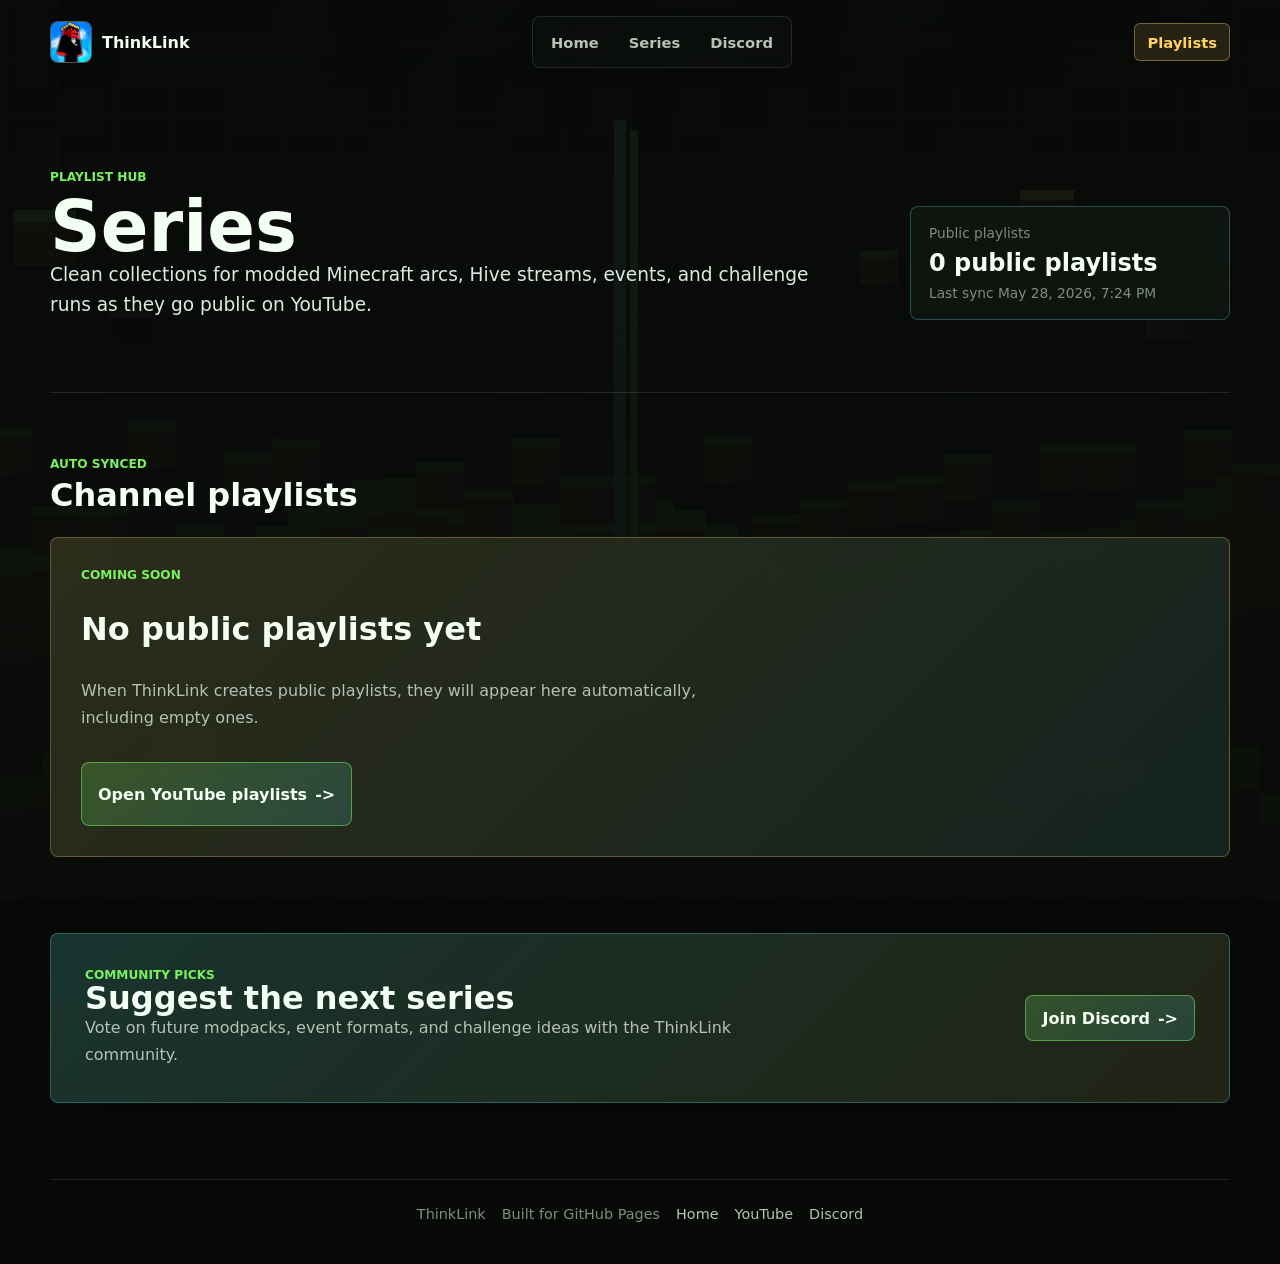
==== series.html @ a280e912 "Use direct top navigation links" ====
<!doctype html>
<html lang="en">
  <head>
    <meta charset="utf-8">
    <meta name="viewport" content="width=device-width, initial-scale=1">
    <title>ThinkLink Series | Playlists and Minecraft Arcs</title>
    <meta
      name="description"
      content="Browse ThinkLink Minecraft series, playlists, event arcs, Hive streams, and upcoming channel collections."
    >
    <meta name="theme-color" content="#080a08">
    <meta property="og:title" content="ThinkLink Series">
    <meta property="og:description" content="Minecraft playlists, series arcs, and upcoming ThinkLink collections.">
    <meta property="og:type" content="website">
    <meta property="og:image" content="assets/img/thinklink-hero.png">
    <link rel="icon" href="assets/img/favicon.svg" type="image/svg+xml">
    <link rel="preload" href="assets/img/thinklink-hero.png" as="image">
    <link rel="stylesheet" href="assets/css/styles.css">
    <script defer src="assets/js/app.js"></script>
  </head>
  <body>
    <a class="skip-link" href="#main">Skip to content</a>

    <header class="site-header" aria-label="Primary navigation">
      <a class="brand" href="index.html" aria-label="ThinkLink home">
        <span class="brand__mark" aria-hidden="true">
          <img src="assets/img/thinklink-logo.jpg" alt="">
        </span>
        <span class="brand__name">ThinkLink</span>
      </a>
      <nav class="nav-links" aria-label="Main">
        <a href="index.html">Home</a>
        <a href="series.html" aria-current="page">Series</a>
        <a href="https://discord.gg/3ZpEBbdB3G" rel="noopener" target="_blank">Discord</a>
      </nav>
      <a class="header-action" href="https://www.youtube.com/@ThinkLink_YT/playlists" rel="noopener" target="_blank">
        Playlists
      </a>
    </header>

    <main id="main">
      <section class="page-hero" aria-labelledby="series-heading">
        <div>
          <p class="eyebrow">Playlist hub</p>
          <h1 id="series-heading">Series</h1>
          <p class="lede">
            Clean collections for modded Minecraft arcs, Hive streams, events, and challenge runs as they go public on YouTube.
          </p>
        </div>
        <div class="series-summary" aria-label="Series summary">
          <span class="sync-panel__label">Public playlists</span>
          <strong id="series-count">Checking</strong>
          <span class="sync-panel__note" id="series-updated">Waiting for channel sync</span>
        </div>
      </section>

      <section class="content-band series-band" aria-labelledby="series-grid-heading">
        <div class="section-head">
          <p class="section-kicker">Auto synced</p>
          <h2 id="series-grid-heading">Channel playlists</h2>
        </div>
        <div class="series-grid" id="series-grid" aria-live="polite"></div>
      </section>

      <section class="discord-section" aria-labelledby="series-discord-heading">
        <div>
          <p class="section-kicker">Community picks</p>
          <h2 id="series-discord-heading">Suggest the next series</h2>
          <p>
            Vote on future modpacks, event formats, and challenge ideas with the ThinkLink community.
          </p>
        </div>
        <a class="button button--primary" href="https://discord.gg/3ZpEBbdB3G" rel="noopener" target="_blank">
          Join Discord <span class="button__icon" aria-hidden="true">-&gt;</span>
        </a>
      </section>
    </main>

    <footer class="site-footer">
      <span>ThinkLink</span>
      <span>Built for GitHub Pages</span>
      <a href="index.html">Home</a>
      <a href="https://www.youtube.com/@ThinkLink_YT/featured" rel="noopener" target="_blank">YouTube</a>
      <a href="https://discord.gg/3ZpEBbdB3G" rel="noopener" target="_blank">Discord</a>
    </footer>
  </body>
</html>
---- assets/css/styles.css ----
:root {
  color-scheme: dark;
  --bg: #080a08;
  --bg-soft: #0c110d;
  --surface: #111711;
  --surface-strong: #171d19;
  --ink: #f4fff4;
  --muted: #b5c2b4;
  --quiet: #7f8d7f;
  --line: rgba(244, 255, 244, 0.11);
  --lime: #79f15f;
  --cyan: #4fd2d8;
  --amber: #ffd166;
  --red: #ff6b6b;
  --shadow: 0 24px 70px rgba(0, 0, 0, 0.36);
  --max: 1180px;
}

* {
  box-sizing: border-box;
}

html {
  scroll-behavior: smooth;
}

body {
  margin: 0;
  min-height: 100vh;
  background:
    linear-gradient(180deg, rgba(8, 10, 8, 0.92), rgba(8, 10, 8, 0.99)),
    url("../img/thinklink-hero.png") center top / cover fixed,
    var(--bg);
  color: var(--ink);
  font-family: Inter, ui-sans-serif, system-ui, -apple-system, BlinkMacSystemFont, "Segoe UI", sans-serif;
  letter-spacing: 0;
}

body::before {
  content: "";
  position: fixed;
  inset: 0;
  pointer-events: none;
  background-image:
    linear-gradient(rgba(255, 255, 255, 0.018) 1px, transparent 1px),
    linear-gradient(90deg, rgba(255, 255, 255, 0.018) 1px, transparent 1px);
  background-size: 56px 56px;
  mask-image: linear-gradient(180deg, #000 0%, transparent 68%);
}

a {
  color: inherit;
  text-decoration: none;
}

img {
  display: block;
  max-width: 100%;
}

.skip-link {
  position: fixed;
  top: 12px;
  left: 12px;
  z-index: 10;
  transform: translateY(-160%);
  padding: 10px 14px;
  border-radius: 6px;
  background: var(--ink);
  color: var(--bg);
  font-weight: 800;
}

.skip-link:focus {
  transform: translateY(0);
}

.site-header {
  position: sticky;
  top: 0;
  z-index: 5;
  display: flex;
  align-items: center;
  justify-content: space-between;
  gap: 18px;
  width: min(100% - 32px, var(--max));
  margin: 0 auto;
  padding: 16px 0;
  backdrop-filter: blur(18px);
}

.brand {
  display: inline-flex;
  align-items: center;
  gap: 10px;
  min-width: max-content;
}

.brand__mark {
  display: grid;
  width: 42px;
  height: 42px;
  place-items: center;
  overflow: hidden;
  border: 1px solid rgba(244, 255, 244, 0.28);
  border-radius: 8px;
  background: rgba(244, 255, 244, 0.06);
  box-shadow: 0 10px 28px rgba(0, 0, 0, 0.26);
}

.brand__mark img {
  width: 100%;
  height: 100%;
  object-fit: cover;
}

.brand__name {
  font-weight: 900;
}

.nav-links {
  display: flex;
  align-items: center;
  justify-content: center;
  gap: 6px;
  padding: 6px;
  border: 1px solid var(--line);
  border-radius: 8px;
  background: rgba(12, 17, 13, 0.62);
  box-shadow: 0 16px 45px rgba(0, 0, 0, 0.2);
  scrollbar-width: none;
}

.nav-links::-webkit-scrollbar {
  display: none;
}

.nav-links a,
.header-action {
  display: inline-flex;
  align-items: center;
  min-height: 38px;
  padding: 0 12px;
  border-radius: 6px;
  color: var(--muted);
  font-size: 0.92rem;
  font-weight: 750;
  transition: background 180ms ease, color 180ms ease, transform 180ms ease;
}

.nav-links a:hover,
.header-action:hover {
  background: rgba(244, 255, 244, 0.08);
  color: var(--ink);
  transform: translateY(-1px);
}

.header-action {
  border: 1px solid rgba(255, 209, 102, 0.38);
  background: rgba(255, 209, 102, 0.12);
  color: var(--amber);
}

main {
  position: relative;
  z-index: 1;
}

.spotlight {
  display: grid;
  grid-template-columns: minmax(0, 1.08fr) minmax(340px, 0.72fr);
  align-items: center;
  gap: 42px;
  width: min(100% - 32px, var(--max));
  min-height: 84vh;
  margin: 0 auto;
  padding: 42px 0 72px;
}

.spotlight__visual {
  position: relative;
  min-height: 360px;
  overflow: hidden;
  border: 1px solid rgba(244, 255, 244, 0.16);
  border-radius: 8px;
  background: #0d120d;
  box-shadow: var(--shadow);
  aspect-ratio: 16 / 9;
  isolation: isolate;
}

.spotlight__visual iframe,
.spotlight__visual img {
  width: 100%;
  height: 100%;
  border: 0;
  object-fit: cover;
}

.spotlight__visual::after {
  content: "";
  position: absolute;
  inset: 0;
  background:
    linear-gradient(180deg, transparent 42%, rgba(8, 10, 8, 0.74)),
    linear-gradient(90deg, rgba(121, 241, 95, 0.12), transparent 34%, rgba(255, 209, 102, 0.08));
  pointer-events: none;
}

.spotlight__tag {
  position: absolute;
  left: 18px;
  bottom: 18px;
  z-index: 2;
  display: inline-flex;
  align-items: center;
  gap: 10px;
  max-width: calc(100% - 36px);
  padding: 9px 12px;
  border: 1px solid rgba(244, 255, 244, 0.18);
  border-radius: 8px;
  background: rgba(8, 10, 8, 0.72);
  color: var(--ink);
  font-size: 0.88rem;
  font-weight: 800;
  backdrop-filter: blur(14px);
}

.live-dot {
  width: 8px;
  height: 8px;
  flex: 0 0 auto;
  border-radius: 999px;
  background: var(--lime);
  box-shadow: 0 0 0 6px rgba(121, 241, 95, 0.14);
}

.play-button {
  position: absolute;
  inset: 50% auto auto 50%;
  z-index: 3;
  display: grid;
  width: 72px;
  height: 72px;
  place-items: center;
  transform: translate(-50%, -50%);
  border: 1px solid rgba(244, 255, 244, 0.32);
  border-radius: 999px;
  background: rgba(244, 255, 244, 0.16);
  color: var(--ink);
  cursor: pointer;
  backdrop-filter: blur(14px);
  transition: transform 180ms ease, background 180ms ease;
}

.play-button[hidden] {
  display: none;
}

.play-button:hover {
  transform: translate(-50%, -50%) scale(1.04);
  background: rgba(121, 241, 95, 0.22);
}

.play-button span {
  width: 0;
  height: 0;
  margin-left: 5px;
  border-top: 13px solid transparent;
  border-bottom: 13px solid transparent;
  border-left: 18px solid var(--ink);
}

.spotlight__copy {
  display: grid;
  gap: 22px;
}

.eyebrow,
.section-kicker {
  margin: 0;
  color: var(--lime);
  font-size: 0.76rem;
  font-weight: 900;
  letter-spacing: 0;
  text-transform: uppercase;
}

h1,
h2,
h3,
p {
  margin-top: 0;
}

h1 {
  margin-bottom: 0;
  font-size: 4.4rem;
  line-height: 0.94;
  letter-spacing: 0;
}

h2 {
  margin-bottom: 0;
  font-size: 2rem;
  line-height: 1.05;
  letter-spacing: 0;
}

h3 {
  margin-bottom: 10px;
  font-size: 1.08rem;
  letter-spacing: 0;
}

.lede {
  max-width: 48rem;
  margin-bottom: 0;
  color: #dcebdd;
  font-size: 1.16rem;
  line-height: 1.62;
}

.spotlight-copy-block {
  padding-left: 18px;
  border-left: 3px solid var(--amber);
}

.spotlight-copy-block p:last-child {
  margin: 10px 0 0;
  color: var(--muted);
  line-height: 1.65;
}

.spotlight-meta {
  display: flex;
  flex-wrap: wrap;
  gap: 8px;
  margin-top: 12px;
}

.spotlight-meta span {
  display: inline-flex;
  align-items: center;
  min-height: 28px;
  padding: 0 10px;
  border: 1px solid rgba(244, 255, 244, 0.14);
  border-radius: 999px;
  background: rgba(244, 255, 244, 0.06);
  color: #dcebdd;
  font-size: 0.78rem;
  font-weight: 800;
}

.action-row {
  display: flex;
  flex-wrap: wrap;
  gap: 12px;
}

.button {
  display: inline-flex;
  align-items: center;
  justify-content: center;
  gap: 8px;
  min-height: 46px;
  padding: 0 16px;
  border: 1px solid var(--line);
  border-radius: 8px;
  font-weight: 900;
  transition: transform 180ms ease, border-color 180ms ease, background 180ms ease;
}

.button:hover {
  transform: translateY(-2px);
}

.button--primary {
  border-color: rgba(121, 241, 95, 0.5);
  background: linear-gradient(135deg, rgba(121, 241, 95, 0.22), rgba(79, 210, 216, 0.18));
  color: var(--ink);
}

.button--secondary {
  background: rgba(244, 255, 244, 0.06);
  color: var(--muted);
}

.content-band {
  width: min(100% - 32px, var(--max));
  margin: 0 auto;
  padding: 64px 0;
  border-top: 1px solid var(--line);
}

.section-head {
  display: grid;
  gap: 8px;
  margin-bottom: 24px;
}

.section-head h2 {
  max-width: 680px;
}

.about-layout {
  display: grid;
  grid-template-columns: minmax(0, 1fr) 320px;
  gap: 28px;
  align-items: start;
}

.about-text {
  max-width: 760px;
  margin-bottom: 0;
  color: #e8f4e8;
  font-size: 1.3rem;
  line-height: 1.7;
}

.sync-panel {
  display: grid;
  gap: 8px;
  padding: 18px;
  border: 1px solid var(--line);
  border-radius: 8px;
  background: rgba(17, 23, 17, 0.82);
}

.sync-panel__label,
.sync-panel__note,
.stat-label {
  color: var(--quiet);
  font-size: 0.86rem;
}

.sync-panel strong {
  font-size: 1.05rem;
}

.stats-grid {
  display: grid;
  grid-template-columns: repeat(4, minmax(0, 1fr));
  gap: 14px;
}

.stat-card {
  display: grid;
  min-height: 128px;
  align-content: end;
  gap: 10px;
  padding: 18px;
  border: 1px solid var(--line);
  border-radius: 8px;
  background:
    linear-gradient(180deg, rgba(244, 255, 244, 0.035), transparent),
    rgba(17, 23, 17, 0.82);
}

.stat-card--accent {
  border-color: rgba(255, 107, 107, 0.36);
  background:
    linear-gradient(180deg, rgba(255, 107, 107, 0.13), transparent),
    rgba(17, 23, 17, 0.82);
}

.stat-value {
  font-size: 2rem;
  line-height: 1;
  font-weight: 950;
}

.milestone-grid {
  display: grid;
  grid-template-columns: repeat(3, minmax(0, 1fr));
  gap: 14px;
}

.milestone-card {
  display: grid;
  gap: 14px;
  padding: 18px;
  border: 1px solid var(--line);
  border-radius: 8px;
  background:
    linear-gradient(180deg, rgba(79, 210, 216, 0.06), transparent),
    rgba(17, 23, 17, 0.82);
}

.milestone-card__head {
  display: flex;
  align-items: start;
  justify-content: space-between;
  gap: 16px;
}

.milestone-card__head h3 {
  margin-bottom: 0;
}

.milestone-card__head strong {
  color: var(--amber);
  font-size: 1.35rem;
}

.progress-track {
  position: relative;
  height: 12px;
  overflow: hidden;
  border-radius: 999px;
  background: rgba(244, 255, 244, 0.08);
}

.progress-track span {
  display: block;
  height: 100%;
  border-radius: inherit;
  background: linear-gradient(90deg, var(--lime), var(--cyan), var(--amber));
}

.milestone-card p {
  margin-bottom: 0;
  color: #e8f4e8;
  font-weight: 850;
}

.milestone-card > span {
  color: var(--quiet);
  font-size: 0.9rem;
}

.text-link {
  display: inline-flex;
  align-items: center;
  width: fit-content;
  color: var(--amber);
  font-size: 0.92rem;
  font-weight: 900;
}

.text-link:hover {
  color: var(--ink);
}

.page-hero {
  display: grid;
  grid-template-columns: minmax(0, 1fr) 320px;
  align-items: end;
  gap: 42px;
  width: min(100% - 32px, var(--max));
  margin: 0 auto;
  padding: 86px 0 72px;
}

.page-hero h1 {
  margin-top: 10px;
}

.series-summary {
  display: grid;
  gap: 8px;
  padding: 18px;
  border: 1px solid rgba(79, 210, 216, 0.32);
  border-radius: 8px;
  background: rgba(17, 23, 17, 0.82);
}

.series-summary strong {
  font-size: 1.5rem;
}

.series-grid {
  display: grid;
  grid-template-columns: repeat(3, minmax(0, 1fr));
  gap: 16px;
}

.series-card {
  overflow: hidden;
  border: 1px solid var(--line);
  border-radius: 8px;
  background: rgba(17, 23, 17, 0.84);
}

.series-card__media {
  position: relative;
  display: block;
  aspect-ratio: 16 / 9;
  overflow: hidden;
  background: #0d120d;
}

.series-card__media img {
  width: 100%;
  height: 100%;
  object-fit: cover;
  transition: transform 220ms ease;
}

.series-card:hover .series-card__media img {
  transform: scale(1.035);
}

.series-card__media span {
  position: absolute;
  left: 12px;
  bottom: 12px;
  padding: 7px 10px;
  border: 1px solid rgba(244, 255, 244, 0.16);
  border-radius: 999px;
  background: rgba(8, 10, 8, 0.72);
  color: var(--ink);
  font-size: 0.78rem;
  font-weight: 900;
  backdrop-filter: blur(12px);
}

.series-card__body {
  display: grid;
  gap: 10px;
  padding: 18px;
}

.series-card__body h3 {
  margin-bottom: 0;
}

.series-card__body p:not(.section-kicker) {
  margin-bottom: 4px;
  color: var(--muted);
  line-height: 1.55;
}

.empty-series {
  grid-column: 1 / -1;
  display: grid;
  gap: 14px;
  justify-items: start;
  min-height: 320px;
  padding: 30px;
  border: 1px solid rgba(255, 209, 102, 0.3);
  border-radius: 8px;
  background:
    linear-gradient(135deg, rgba(255, 209, 102, 0.12), rgba(79, 210, 216, 0.08)),
    rgba(17, 23, 17, 0.88);
}

.empty-series p:not(.section-kicker) {
  max-width: 620px;
  margin-bottom: 0;
  color: var(--muted);
  line-height: 1.65;
}

.discord-section {
  display: flex;
  align-items: center;
  justify-content: space-between;
  gap: 28px;
  width: min(100% - 32px, var(--max));
  margin: 12px auto 76px;
  padding: 34px;
  border: 1px solid rgba(79, 210, 216, 0.32);
  border-radius: 8px;
  background:
    linear-gradient(135deg, rgba(79, 210, 216, 0.16), rgba(255, 209, 102, 0.08)),
    rgba(17, 23, 17, 0.88);
  box-shadow: var(--shadow);
}

.discord-section p:last-child {
  max-width: 680px;
  margin-bottom: 0;
  color: var(--muted);
  line-height: 1.65;
}

.site-footer {
  display: flex;
  flex-wrap: wrap;
  justify-content: center;
  gap: 16px;
  width: min(100% - 32px, var(--max));
  margin: 0 auto;
  padding: 26px 0 42px;
  border-top: 1px solid var(--line);
  color: var(--quiet);
  font-size: 0.9rem;
}

.site-footer a {
  color: var(--muted);
}

@media (max-width: 980px) {
  .site-header {
    flex-wrap: wrap;
  }

  .nav-links {
    order: 3;
    width: 100%;
    justify-content: space-between;
    overflow-x: auto;
  }

  .spotlight,
  .page-hero,
  .about-layout {
    grid-template-columns: 1fr;
  }

  .spotlight {
    min-height: auto;
    padding-top: 28px;
  }

  .spotlight__visual {
    min-height: 260px;
  }

  h1 {
    font-size: 3.4rem;
  }

  .stats-grid,
  .milestone-grid,
  .series-grid {
    grid-template-columns: repeat(2, minmax(0, 1fr));
  }

  .discord-section {
    align-items: start;
    flex-direction: column;
  }
}

@media (max-width: 620px) {
  .site-header,
  .spotlight,
  .page-hero,
  .content-band,
  .discord-section,
  .site-footer {
    width: min(100% - 22px, var(--max));
  }

  .header-action {
    display: none;
  }

  .nav-links a {
    min-height: 34px;
    padding: 0 10px;
    font-size: 0.86rem;
  }

  .spotlight {
    gap: 28px;
    padding-bottom: 52px;
  }

  .spotlight__visual {
    min-height: 210px;
  }

  .spotlight__tag {
    left: 12px;
    bottom: 12px;
    font-size: 0.78rem;
  }

  h1 {
    font-size: 2.7rem;
  }

  h2 {
    font-size: 1.7rem;
  }

  .lede,
  .about-text {
    font-size: 1.05rem;
  }

  .stats-grid,
  .milestone-grid,
  .series-grid {
    grid-template-columns: 1fr;
  }

  .discord-section {
    padding: 24px;
  }

  .button {
    width: 100%;
  }
}

@media (prefers-reduced-motion: no-preference) {
  .spotlight__visual,
  .spotlight__copy,
  .page-hero,
  .content-band,
  .discord-section {
    animation: rise-in 620ms ease both;
  }

  .spotlight__copy {
    animation-delay: 120ms;
  }

  .content-band {
    animation-delay: 180ms;
  }
}

@keyframes rise-in {
  from {
    opacity: 0;
    transform: translateY(16px);
  }
  to {
    opacity: 1;
    transform: translateY(0);
  }
}
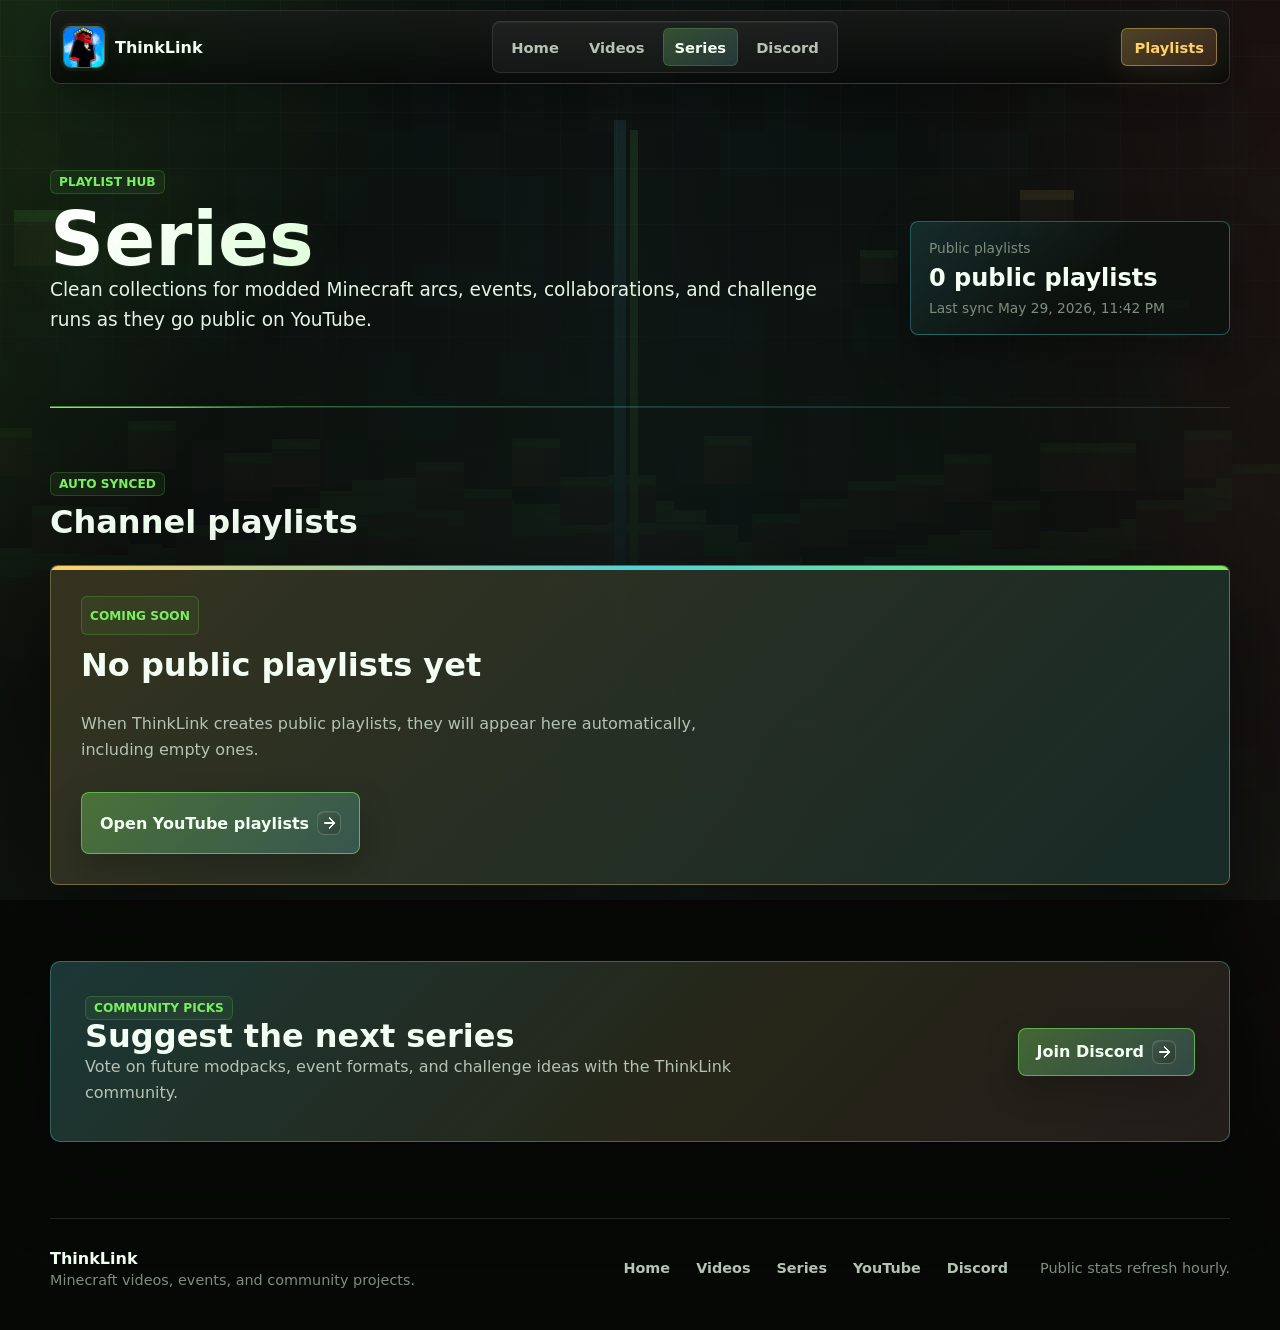
==== commit 4332d531: "Style button arrow icons" ====
--- a/series.html
+++ b/series.html
@@ -6,7 +6,7 @@
     <title>ThinkLink Series | Playlists and Minecraft Arcs</title>
     <meta
       name="description"
-      content="Browse ThinkLink Minecraft series, playlists, event arcs, Hive streams, and upcoming channel collections."
+      content="Browse ThinkLink Minecraft series, playlists, event arcs, challenge runs, and upcoming channel collections."
     >
     <meta name="theme-color" content="#080a08">
     <meta property="og:title" content="ThinkLink Series">
@@ -15,7 +15,7 @@
     <meta property="og:image" content="assets/img/thinklink-hero.png">
     <link rel="icon" href="assets/img/favicon.svg" type="image/svg+xml">
     <link rel="preload" href="assets/img/thinklink-hero.png" as="image">
-    <link rel="stylesheet" href="assets/css/styles.css">
+    <link rel="stylesheet" href="assets/css/styles.css?v=20260529-arrows">
     <script defer src="assets/js/app.js"></script>
   </head>
   <body>
@@ -30,6 +30,7 @@
       </a>
       <nav class="nav-links" aria-label="Main">
         <a href="index.html">Home</a>
+        <a href="videos.html">Videos</a>
         <a href="series.html" aria-current="page">Series</a>
         <a href="https://discord.gg/3ZpEBbdB3G" rel="noopener" target="_blank">Discord</a>
       </nav>
@@ -44,7 +45,7 @@
           <p class="eyebrow">Playlist hub</p>
           <h1 id="series-heading">Series</h1>
           <p class="lede">
-            Clean collections for modded Minecraft arcs, Hive streams, events, and challenge runs as they go public on YouTube.
+            Clean collections for modded Minecraft arcs, events, collaborations, and challenge runs as they go public on YouTube.
           </p>
         </div>
         <div class="series-summary" aria-label="Series summary">
@@ -77,11 +78,18 @@
     </main>
 
     <footer class="site-footer">
-      <span>ThinkLink</span>
-      <span>Built for GitHub Pages</span>
-      <a href="index.html">Home</a>
-      <a href="https://www.youtube.com/@ThinkLink_YT/featured" rel="noopener" target="_blank">YouTube</a>
-      <a href="https://discord.gg/3ZpEBbdB3G" rel="noopener" target="_blank">Discord</a>
+      <div class="footer-brand">
+        <strong>ThinkLink</strong>
+        <span>Minecraft videos, events, and community projects.</span>
+      </div>
+      <nav class="footer-links" aria-label="Footer">
+        <a href="index.html">Home</a>
+        <a href="videos.html">Videos</a>
+        <a href="series.html">Series</a>
+        <a href="https://www.youtube.com/@ThinkLink_YT/featured" rel="noopener" target="_blank">YouTube</a>
+        <a href="https://discord.gg/3ZpEBbdB3G" rel="noopener" target="_blank">Discord</a>
+      </nav>
+      <span class="footer-meta">Public stats refresh hourly.</span>
     </footer>
   </body>
 </html>
--- a/assets/css/styles.css
+++ b/assets/css/styles.css
@@ -7,12 +7,17 @@
   --ink: #f4fff4;
   --muted: #b5c2b4;
   --quiet: #7f8d7f;
-  --line: rgba(244, 255, 244, 0.11);
+  --line: rgba(244, 255, 244, 0.12);
+  --line-strong: rgba(244, 255, 244, 0.2);
   --lime: #79f15f;
   --cyan: #4fd2d8;
   --amber: #ffd166;
   --red: #ff6b6b;
-  --shadow: 0 24px 70px rgba(0, 0, 0, 0.36);
+  --panel: rgba(13, 18, 14, 0.8);
+  --panel-strong: rgba(18, 25, 20, 0.9);
+  --shine: rgba(244, 255, 244, 0.08);
+  --shadow: 0 26px 90px rgba(0, 0, 0, 0.42);
+  --soft-shadow: 0 16px 44px rgba(0, 0, 0, 0.26);
   --max: 1180px;
 }
 
@@ -22,13 +27,18 @@
 
 html {
   scroll-behavior: smooth;
+  -webkit-text-size-adjust: 100%;
+  text-size-adjust: 100%;
 }
 
 body {
   margin: 0;
   min-height: 100vh;
-  background:
-    linear-gradient(180deg, rgba(8, 10, 8, 0.92), rgba(8, 10, 8, 0.99)),
+  overflow-x: hidden;
+  background:
+    linear-gradient(125deg, rgba(121, 241, 95, 0.13), transparent 23%),
+    linear-gradient(252deg, rgba(255, 107, 107, 0.08), transparent 25%),
+    linear-gradient(180deg, rgba(8, 10, 8, 0.88), rgba(8, 10, 8, 0.99) 58%, #060806),
     url("../img/thinklink-hero.png") center top / cover fixed,
     var(--bg);
   color: var(--ink);
@@ -42,15 +52,33 @@
   inset: 0;
   pointer-events: none;
   background-image:
-    linear-gradient(rgba(255, 255, 255, 0.018) 1px, transparent 1px),
-    linear-gradient(90deg, rgba(255, 255, 255, 0.018) 1px, transparent 1px);
+    linear-gradient(rgba(255, 255, 255, 0.022) 1px, transparent 1px),
+    linear-gradient(90deg, rgba(255, 255, 255, 0.022) 1px, transparent 1px);
   background-size: 56px 56px;
   mask-image: linear-gradient(180deg, #000 0%, transparent 68%);
+}
+
+body::after {
+  content: "";
+  position: fixed;
+  inset: 0;
+  pointer-events: none;
+  background:
+    linear-gradient(90deg, transparent, rgba(79, 210, 216, 0.055), transparent),
+    linear-gradient(180deg, transparent 0%, rgba(8, 10, 8, 0.3) 68%, rgba(8, 10, 8, 0.86));
+  mix-blend-mode: screen;
+  opacity: 0.8;
 }
 
 a {
   color: inherit;
   text-decoration: none;
+}
+
+a:focus-visible,
+button:focus-visible {
+  outline: 2px solid var(--amber);
+  outline-offset: 3px;
 }
 
 img {
@@ -77,16 +105,22 @@
 
 .site-header {
   position: sticky;
-  top: 0;
+  top: 10px;
   z-index: 5;
   display: flex;
   align-items: center;
   justify-content: space-between;
   gap: 18px;
   width: min(100% - 32px, var(--max));
-  margin: 0 auto;
-  padding: 16px 0;
-  backdrop-filter: blur(18px);
+  margin: 10px auto 0;
+  padding: 10px 12px;
+  border: 1px solid rgba(244, 255, 244, 0.14);
+  border-radius: 10px;
+  background:
+    linear-gradient(180deg, rgba(244, 255, 244, 0.055), transparent),
+    rgba(8, 10, 8, 0.76);
+  box-shadow: 0 18px 60px rgba(0, 0, 0, 0.34);
+  backdrop-filter: blur(20px) saturate(130%);
 }
 
 .brand {
@@ -94,6 +128,7 @@
   align-items: center;
   gap: 10px;
   min-width: max-content;
+  padding-right: 6px;
 }
 
 .brand__mark {
@@ -105,7 +140,9 @@
   border: 1px solid rgba(244, 255, 244, 0.28);
   border-radius: 8px;
   background: rgba(244, 255, 244, 0.06);
-  box-shadow: 0 10px 28px rgba(0, 0, 0, 0.26);
+  box-shadow:
+    0 0 0 3px rgba(121, 241, 95, 0.06),
+    0 14px 32px rgba(0, 0, 0, 0.32);
 }
 
 .brand__mark img {
@@ -116,6 +153,7 @@
 
 .brand__name {
   font-weight: 900;
+  text-shadow: 0 0 28px rgba(121, 241, 95, 0.28);
 }
 
 .nav-links {
@@ -123,12 +161,16 @@
   align-items: center;
   justify-content: center;
   gap: 6px;
+  max-width: 100%;
+  min-width: 0;
+  overflow-x: auto;
   padding: 6px;
-  border: 1px solid var(--line);
+  border: 1px solid rgba(244, 255, 244, 0.1);
   border-radius: 8px;
-  background: rgba(12, 17, 13, 0.62);
-  box-shadow: 0 16px 45px rgba(0, 0, 0, 0.2);
+  background: rgba(244, 255, 244, 0.045);
+  box-shadow: inset 0 1px 0 rgba(244, 255, 244, 0.06);
   scrollbar-width: none;
+  -webkit-overflow-scrolling: touch;
 }
 
 .nav-links::-webkit-scrollbar {
@@ -137,15 +179,18 @@
 
 .nav-links a,
 .header-action {
+  position: relative;
   display: inline-flex;
   align-items: center;
+  justify-content: center;
+  min-width: 0;
   min-height: 38px;
   padding: 0 12px;
   border-radius: 6px;
   color: var(--muted);
   font-size: 0.92rem;
   font-weight: 750;
-  transition: background 180ms ease, color 180ms ease, transform 180ms ease;
+  transition: background 180ms ease, color 180ms ease, transform 180ms ease, box-shadow 180ms ease;
 }
 
 .nav-links a:hover,
@@ -155,10 +200,21 @@
   transform: translateY(-1px);
 }
 
+.nav-links a[aria-current="page"] {
+  background:
+    linear-gradient(135deg, rgba(121, 241, 95, 0.18), rgba(79, 210, 216, 0.12)),
+    rgba(244, 255, 244, 0.05);
+  color: var(--ink);
+  box-shadow: inset 0 0 0 1px rgba(121, 241, 95, 0.18);
+}
+
 .header-action {
-  border: 1px solid rgba(255, 209, 102, 0.38);
-  background: rgba(255, 209, 102, 0.12);
+  border: 1px solid rgba(255, 209, 102, 0.42);
+  background:
+    linear-gradient(135deg, rgba(255, 209, 102, 0.18), rgba(255, 107, 107, 0.1)),
+    rgba(255, 209, 102, 0.08);
   color: var(--amber);
+  box-shadow: 0 10px 28px rgba(255, 209, 102, 0.08);
 }
 
 main {
@@ -168,23 +224,28 @@
 
 .spotlight {
   display: grid;
-  grid-template-columns: minmax(0, 1.08fr) minmax(340px, 0.72fr);
+  grid-template-columns: minmax(0, 1.06fr) minmax(350px, 0.74fr);
   align-items: center;
-  gap: 42px;
+  gap: 46px;
   width: min(100% - 32px, var(--max));
+  min-width: 0;
   min-height: 84vh;
   margin: 0 auto;
-  padding: 42px 0 72px;
+  padding: 54px 0 76px;
 }
 
 .spotlight__visual {
   position: relative;
+  min-width: 0;
   min-height: 360px;
   overflow: hidden;
-  border: 1px solid rgba(244, 255, 244, 0.16);
-  border-radius: 8px;
+  border: 1px solid rgba(244, 255, 244, 0.2);
+  border-radius: 10px;
   background: #0d120d;
-  box-shadow: var(--shadow);
+  box-shadow:
+    0 0 0 1px rgba(121, 241, 95, 0.08),
+    0 34px 95px rgba(0, 0, 0, 0.48),
+    0 18px 70px rgba(79, 210, 216, 0.08);
   aspect-ratio: 16 / 9;
   isolation: isolate;
 }
@@ -195,15 +256,31 @@
   height: 100%;
   border: 0;
   object-fit: cover;
+  filter: saturate(1.08) contrast(1.04);
+  transform: scale(1.01);
+}
+
+.spotlight__visual::before {
+  content: "";
+  position: absolute;
+  inset: 0;
+  z-index: 1;
+  border: 1px solid rgba(244, 255, 244, 0.08);
+  border-radius: inherit;
+  background:
+    linear-gradient(135deg, rgba(244, 255, 244, 0.12), transparent 26%),
+    linear-gradient(315deg, rgba(255, 209, 102, 0.12), transparent 22%);
+  pointer-events: none;
 }
 
 .spotlight__visual::after {
   content: "";
   position: absolute;
   inset: 0;
-  background:
-    linear-gradient(180deg, transparent 42%, rgba(8, 10, 8, 0.74)),
-    linear-gradient(90deg, rgba(121, 241, 95, 0.12), transparent 34%, rgba(255, 209, 102, 0.08));
+  z-index: 1;
+  background:
+    linear-gradient(180deg, transparent 36%, rgba(8, 10, 8, 0.78)),
+    linear-gradient(90deg, rgba(121, 241, 95, 0.16), transparent 34%, rgba(255, 209, 102, 0.1));
   pointer-events: none;
 }
 
@@ -217,9 +294,11 @@
   gap: 10px;
   max-width: calc(100% - 36px);
   padding: 9px 12px;
-  border: 1px solid rgba(244, 255, 244, 0.18);
+  border: 1px solid rgba(244, 255, 244, 0.22);
   border-radius: 8px;
-  background: rgba(8, 10, 8, 0.72);
+  background:
+    linear-gradient(135deg, rgba(121, 241, 95, 0.08), rgba(79, 210, 216, 0.06)),
+    rgba(8, 10, 8, 0.76);
   color: var(--ink);
   font-size: 0.88rem;
   font-weight: 800;
@@ -244,13 +323,16 @@
   height: 72px;
   place-items: center;
   transform: translate(-50%, -50%);
-  border: 1px solid rgba(244, 255, 244, 0.32);
+  border: 1px solid rgba(244, 255, 244, 0.42);
   border-radius: 999px;
-  background: rgba(244, 255, 244, 0.16);
+  background:
+    linear-gradient(135deg, rgba(121, 241, 95, 0.18), rgba(79, 210, 216, 0.12)),
+    rgba(244, 255, 244, 0.13);
   color: var(--ink);
   cursor: pointer;
   backdrop-filter: blur(14px);
-  transition: transform 180ms ease, background 180ms ease;
+  box-shadow: 0 20px 54px rgba(0, 0, 0, 0.36);
+  transition: transform 180ms ease, background 180ms ease, box-shadow 180ms ease;
 }
 
 .play-button[hidden] {
@@ -260,6 +342,7 @@
 .play-button:hover {
   transform: translate(-50%, -50%) scale(1.04);
   background: rgba(121, 241, 95, 0.22);
+  box-shadow: 0 24px 70px rgba(121, 241, 95, 0.16);
 }
 
 .play-button span {
@@ -273,12 +356,21 @@
 
 .spotlight__copy {
   display: grid;
-  gap: 22px;
+  gap: 24px;
+  min-width: 0;
 }
 
 .eyebrow,
 .section-kicker {
+  display: inline-flex;
+  align-items: center;
+  width: fit-content;
+  min-height: 24px;
   margin: 0;
+  padding: 0 8px;
+  border: 1px solid rgba(121, 241, 95, 0.18);
+  border-radius: 6px;
+  background: rgba(121, 241, 95, 0.065);
   color: var(--lime);
   font-size: 0.76rem;
   font-weight: 900;
@@ -295,9 +387,22 @@
 
 h1 {
   margin-bottom: 0;
-  font-size: 4.4rem;
+  font-size: 4.7rem;
   line-height: 0.94;
   letter-spacing: 0;
+  overflow-wrap: anywhere;
+  text-shadow:
+    0 1px 0 rgba(255, 255, 255, 0.08),
+    0 22px 70px rgba(121, 241, 95, 0.16);
+}
+
+@supports ((-webkit-background-clip: text) or (background-clip: text)) {
+  h1 {
+    background: linear-gradient(95deg, #ffffff 6%, #d9ffd4 42%, #8ff4ee 72%, #ffe19a 100%);
+    background-clip: text;
+    color: transparent;
+    -webkit-background-clip: text;
+  }
 }
 
 h2 {
@@ -316,14 +421,21 @@
 .lede {
   max-width: 48rem;
   margin-bottom: 0;
-  color: #dcebdd;
+  color: #e5f3e6;
   font-size: 1.16rem;
   line-height: 1.62;
 }
 
 .spotlight-copy-block {
-  padding-left: 18px;
+  position: relative;
+  padding: 18px 18px 18px 20px;
+  border: 1px solid rgba(244, 255, 244, 0.1);
   border-left: 3px solid var(--amber);
+  border-radius: 8px;
+  background:
+    linear-gradient(135deg, rgba(255, 209, 102, 0.085), transparent 42%),
+    rgba(244, 255, 244, 0.035);
+  box-shadow: inset 0 1px 0 rgba(244, 255, 244, 0.04);
 }
 
 .spotlight-copy-block p:last-child {
@@ -346,7 +458,7 @@
   padding: 0 10px;
   border: 1px solid rgba(244, 255, 244, 0.14);
   border-radius: 999px;
-  background: rgba(244, 255, 244, 0.06);
+  background: rgba(244, 255, 244, 0.07);
   color: #dcebdd;
   font-size: 0.78rem;
   font-weight: 800;
@@ -363,21 +475,82 @@
   align-items: center;
   justify-content: center;
   gap: 8px;
-  min-height: 46px;
-  padding: 0 16px;
-  border: 1px solid var(--line);
+  min-width: 0;
+  min-height: 48px;
+  padding: 0 18px;
+  border: 1px solid rgba(244, 255, 244, 0.15);
   border-radius: 8px;
   font-weight: 900;
-  transition: transform 180ms ease, border-color 180ms ease, background 180ms ease;
+  text-align: center;
+  box-shadow: 0 14px 34px rgba(0, 0, 0, 0.22);
+  transition: transform 180ms ease, border-color 180ms ease, background 180ms ease, box-shadow 180ms ease;
 }
 
 .button:hover {
   transform: translateY(-2px);
+  box-shadow: 0 18px 44px rgba(0, 0, 0, 0.32);
+}
+
+.button__icon {
+  position: relative;
+  display: inline-grid;
+  width: 24px;
+  height: 24px;
+  flex: 0 0 auto;
+  place-items: center;
+  overflow: hidden;
+  border: 1px solid rgba(244, 255, 244, 0.18);
+  border-radius: 7px;
+  background:
+    linear-gradient(135deg, rgba(244, 255, 244, 0.1), transparent),
+    rgba(8, 10, 8, 0.22);
+  box-shadow: inset 0 1px 0 rgba(244, 255, 244, 0.08);
+  font-size: 0;
+  line-height: 0;
+  transition: transform 180ms ease, border-color 180ms ease, background 180ms ease;
+}
+
+.button__icon::before,
+.button__icon::after {
+  content: "";
+  position: absolute;
+  pointer-events: none;
+}
+
+.button__icon::before {
+  left: 6px;
+  top: 50%;
+  width: 10px;
+  height: 2px;
+  transform: translateY(-50%);
+  border-radius: 999px;
+  background: currentColor;
+}
+
+.button__icon::after {
+  top: 50%;
+  right: 6px;
+  width: 7px;
+  height: 7px;
+  transform: translateY(-50%) rotate(45deg);
+  border-top: 2px solid currentColor;
+  border-right: 2px solid currentColor;
+  border-radius: 1px;
+}
+
+.button:hover .button__icon {
+  transform: translateX(2px);
+  border-color: rgba(244, 255, 244, 0.32);
+  background:
+    linear-gradient(135deg, rgba(121, 241, 95, 0.15), rgba(79, 210, 216, 0.1)),
+    rgba(8, 10, 8, 0.22);
 }
 
 .button--primary {
-  border-color: rgba(121, 241, 95, 0.5);
-  background: linear-gradient(135deg, rgba(121, 241, 95, 0.22), rgba(79, 210, 216, 0.18));
+  border-color: rgba(121, 241, 95, 0.56);
+  background:
+    linear-gradient(135deg, rgba(121, 241, 95, 0.3), rgba(79, 210, 216, 0.2)),
+    rgba(244, 255, 244, 0.04);
   color: var(--ink);
 }
 
@@ -386,17 +559,32 @@
   color: var(--muted);
 }
 
+.button--secondary .button__icon {
+  color: var(--amber);
+}
+
 .content-band {
+  position: relative;
   width: min(100% - 32px, var(--max));
   margin: 0 auto;
   padding: 64px 0;
-  border-top: 1px solid var(--line);
+  border-top: 1px solid rgba(244, 255, 244, 0.12);
+}
+
+.content-band::before {
+  content: "";
+  position: absolute;
+  top: -1px;
+  left: 0;
+  width: min(240px, 48%);
+  height: 1px;
+  background: linear-gradient(90deg, var(--lime), var(--cyan), transparent);
 }
 
 .section-head {
   display: grid;
-  gap: 8px;
-  margin-bottom: 24px;
+  gap: 10px;
+  margin-bottom: 26px;
 }
 
 .section-head h2 {
@@ -416,15 +604,20 @@
   color: #e8f4e8;
   font-size: 1.3rem;
   line-height: 1.7;
+  overflow-wrap: anywhere;
 }
 
 .sync-panel {
   display: grid;
   gap: 8px;
+  min-width: 0;
   padding: 18px;
-  border: 1px solid var(--line);
+  border: 1px solid rgba(244, 255, 244, 0.13);
   border-radius: 8px;
-  background: rgba(17, 23, 17, 0.82);
+  background:
+    linear-gradient(180deg, rgba(244, 255, 244, 0.055), transparent),
+    var(--panel);
+  box-shadow: var(--soft-shadow);
 }
 
 .sync-panel__label,
@@ -445,16 +638,46 @@
 }
 
 .stat-card {
-  display: grid;
+  position: relative;
+  display: grid;
+  min-width: 0;
   min-height: 128px;
   align-content: end;
   gap: 10px;
   padding: 18px;
-  border: 1px solid var(--line);
+  overflow: hidden;
+  border: 1px solid rgba(244, 255, 244, 0.13);
   border-radius: 8px;
   background:
-    linear-gradient(180deg, rgba(244, 255, 244, 0.035), transparent),
-    rgba(17, 23, 17, 0.82);
+    linear-gradient(180deg, rgba(244, 255, 244, 0.06), transparent),
+    var(--panel);
+  box-shadow: var(--soft-shadow);
+  transition: transform 180ms ease, border-color 180ms ease, background 180ms ease;
+}
+
+.stat-card::before {
+  content: "";
+  position: absolute;
+  inset: 0 0 auto;
+  height: 3px;
+  background: linear-gradient(90deg, var(--lime), var(--cyan));
+  opacity: 0.75;
+}
+
+.stat-card:nth-child(2)::before {
+  background: linear-gradient(90deg, var(--cyan), var(--amber));
+}
+
+.stat-card:nth-child(3)::before {
+  background: linear-gradient(90deg, var(--amber), var(--lime));
+}
+
+.stat-card:hover,
+.milestone-card:hover,
+.series-card:hover,
+.video-card:hover {
+  transform: translateY(-3px);
+  border-color: rgba(244, 255, 244, 0.22);
 }
 
 .stat-card--accent {
@@ -462,12 +685,17 @@
   background:
     linear-gradient(180deg, rgba(255, 107, 107, 0.13), transparent),
     rgba(17, 23, 17, 0.82);
+}
+
+.stat-card--accent::before {
+  background: linear-gradient(90deg, var(--red), var(--amber));
 }
 
 .stat-value {
   font-size: 2rem;
   line-height: 1;
   font-weight: 950;
+  text-shadow: 0 16px 44px rgba(121, 241, 95, 0.12);
 }
 
 .milestone-grid {
@@ -477,14 +705,18 @@
 }
 
 .milestone-card {
+  position: relative;
   display: grid;
   gap: 14px;
+  min-width: 0;
   padding: 18px;
-  border: 1px solid var(--line);
+  border: 1px solid rgba(244, 255, 244, 0.13);
   border-radius: 8px;
   background:
-    linear-gradient(180deg, rgba(79, 210, 216, 0.06), transparent),
-    rgba(17, 23, 17, 0.82);
+    linear-gradient(180deg, rgba(79, 210, 216, 0.08), transparent),
+    var(--panel);
+  box-shadow: var(--soft-shadow);
+  transition: transform 180ms ease, border-color 180ms ease;
 }
 
 .milestone-card__head {
@@ -508,7 +740,8 @@
   height: 12px;
   overflow: hidden;
   border-radius: 999px;
-  background: rgba(244, 255, 244, 0.08);
+  background: rgba(244, 255, 244, 0.1);
+  box-shadow: inset 0 0 0 1px rgba(244, 255, 244, 0.04);
 }
 
 .progress-track span {
@@ -516,6 +749,7 @@
   height: 100%;
   border-radius: inherit;
   background: linear-gradient(90deg, var(--lime), var(--cyan), var(--amber));
+  box-shadow: 0 0 18px rgba(121, 241, 95, 0.24);
 }
 
 .milestone-card p {
@@ -543,15 +777,25 @@
 }
 
 .page-hero {
+  position: relative;
   display: grid;
   grid-template-columns: minmax(0, 1fr) 320px;
   align-items: end;
   gap: 42px;
   width: min(100% - 32px, var(--max));
+  min-width: 0;
   margin: 0 auto;
   padding: 86px 0 72px;
 }
 
+.page-hero::after {
+  content: "";
+  position: absolute;
+  inset: auto 0 0;
+  height: 1px;
+  background: linear-gradient(90deg, rgba(121, 241, 95, 0.5), rgba(79, 210, 216, 0.22), transparent);
+}
+
 .page-hero h1 {
   margin-top: 10px;
 }
@@ -559,30 +803,41 @@
 .series-summary {
   display: grid;
   gap: 8px;
+  min-width: 0;
   padding: 18px;
-  border: 1px solid rgba(79, 210, 216, 0.32);
+  border: 1px solid rgba(79, 210, 216, 0.36);
   border-radius: 8px;
-  background: rgba(17, 23, 17, 0.82);
+  background:
+    linear-gradient(135deg, rgba(79, 210, 216, 0.14), transparent 55%),
+    var(--panel);
+  box-shadow: var(--soft-shadow);
 }
 
 .series-summary strong {
   font-size: 1.5rem;
 }
 
-.series-grid {
+.series-grid,
+.video-grid {
   display: grid;
   grid-template-columns: repeat(3, minmax(0, 1fr));
   gap: 16px;
 }
 
-.series-card {
+.series-card,
+.video-card {
+  position: relative;
+  min-width: 0;
   overflow: hidden;
-  border: 1px solid var(--line);
+  border: 1px solid rgba(244, 255, 244, 0.13);
   border-radius: 8px;
-  background: rgba(17, 23, 17, 0.84);
-}
-
-.series-card__media {
+  background: var(--panel);
+  box-shadow: var(--soft-shadow);
+  transition: transform 180ms ease, border-color 180ms ease;
+}
+
+.series-card__media,
+.video-card__media {
   position: relative;
   display: block;
   aspect-ratio: 16 / 9;
@@ -590,18 +845,30 @@
   background: #0d120d;
 }
 
-.series-card__media img {
+.series-card__media::after,
+.video-card__media::after {
+  content: "";
+  position: absolute;
+  inset: 0;
+  background: linear-gradient(180deg, transparent 48%, rgba(8, 10, 8, 0.44));
+  pointer-events: none;
+}
+
+.series-card__media img,
+.video-card__media img {
   width: 100%;
   height: 100%;
   object-fit: cover;
   transition: transform 220ms ease;
 }
 
-.series-card:hover .series-card__media img {
+.series-card:hover .series-card__media img,
+.video-card:hover .video-card__media img {
   transform: scale(1.035);
 }
 
-.series-card__media span {
+.series-card__media span,
+.video-card__media span {
   position: absolute;
   left: 12px;
   bottom: 12px;
@@ -615,34 +882,80 @@
   backdrop-filter: blur(12px);
 }
 
-.series-card__body {
+.video-card__media span {
+  right: 12px;
+  left: auto;
+  border-radius: 6px;
+}
+
+.series-card__body,
+.video-card__body {
   display: grid;
   gap: 10px;
+  min-width: 0;
   padding: 18px;
-}
-
-.series-card__body h3 {
+  overflow-wrap: anywhere;
+}
+
+.series-card__body h3,
+.video-card__body h3 {
   margin-bottom: 0;
 }
 
-.series-card__body p:not(.section-kicker) {
+.video-card__body h3 {
+  display: -webkit-box;
+  min-height: 2.7em;
+  overflow: hidden;
+  line-height: 1.35;
+  -webkit-box-orient: vertical;
+  -webkit-line-clamp: 2;
+}
+
+.series-card__body p:not(.section-kicker),
+.video-card__body p {
   margin-bottom: 4px;
   color: var(--muted);
   line-height: 1.55;
 }
 
+.video-card__body p {
+  display: flex;
+  flex-wrap: wrap;
+  gap: 8px;
+  margin-bottom: 0;
+  font-size: 0.9rem;
+}
+
+.video-card__body p span:not(:last-child)::after {
+  content: "•";
+  margin-left: 8px;
+  color: var(--quiet);
+}
+
 .empty-series {
+  position: relative;
   grid-column: 1 / -1;
   display: grid;
   gap: 14px;
   justify-items: start;
+  min-width: 0;
   min-height: 320px;
   padding: 30px;
-  border: 1px solid rgba(255, 209, 102, 0.3);
+  overflow: hidden;
+  border: 1px solid rgba(255, 209, 102, 0.34);
   border-radius: 8px;
   background:
-    linear-gradient(135deg, rgba(255, 209, 102, 0.12), rgba(79, 210, 216, 0.08)),
-    rgba(17, 23, 17, 0.88);
+    linear-gradient(135deg, rgba(255, 209, 102, 0.15), rgba(79, 210, 216, 0.1)),
+    var(--panel-strong);
+  box-shadow: var(--shadow);
+}
+
+.empty-series::before {
+  content: "";
+  position: absolute;
+  inset: 0 0 auto;
+  height: 4px;
+  background: linear-gradient(90deg, var(--amber), var(--cyan), var(--lime));
 }
 
 .empty-series p:not(.section-kicker) {
@@ -658,13 +971,14 @@
   justify-content: space-between;
   gap: 28px;
   width: min(100% - 32px, var(--max));
+  min-width: 0;
   margin: 12px auto 76px;
   padding: 34px;
-  border: 1px solid rgba(79, 210, 216, 0.32);
-  border-radius: 8px;
-  background:
-    linear-gradient(135deg, rgba(79, 210, 216, 0.16), rgba(255, 209, 102, 0.08)),
-    rgba(17, 23, 17, 0.88);
+  border: 1px solid rgba(79, 210, 216, 0.38);
+  border-radius: 10px;
+  background:
+    linear-gradient(135deg, rgba(79, 210, 216, 0.18), rgba(255, 209, 102, 0.09) 54%, rgba(255, 107, 107, 0.08)),
+    var(--panel-strong);
   box-shadow: var(--shadow);
 }
 
@@ -676,25 +990,70 @@
 }
 
 .site-footer {
+  display: grid;
+  grid-template-columns: minmax(220px, 1fr) auto minmax(170px, max-content);
+  align-items: center;
+  gap: 22px;
+  width: min(100% - 32px, var(--max));
+  margin: 0 auto;
+  padding: 30px 0 42px;
+  border-top: 1px solid rgba(244, 255, 244, 0.12);
+  color: var(--quiet);
+  font-size: 0.9rem;
+}
+
+.footer-brand {
+  display: grid;
+  gap: 4px;
+  min-width: 0;
+  overflow-wrap: anywhere;
+}
+
+.footer-brand strong {
+  color: var(--ink);
+  font-size: 1rem;
+}
+
+.footer-brand span,
+.footer-meta {
+  color: var(--quiet);
+}
+
+.footer-links {
   display: flex;
   flex-wrap: wrap;
   justify-content: center;
-  gap: 16px;
-  width: min(100% - 32px, var(--max));
-  margin: 0 auto;
-  padding: 26px 0 42px;
-  border-top: 1px solid var(--line);
-  color: var(--quiet);
-  font-size: 0.9rem;
+  gap: 6px;
 }
 
 .site-footer a {
+  display: inline-flex;
+  align-items: center;
+  min-height: 34px;
+  padding: 0 10px;
+  border-radius: 6px;
   color: var(--muted);
+  font-weight: 800;
+}
+
+.site-footer a:hover {
+  background: rgba(244, 255, 244, 0.08);
+  color: var(--ink);
+}
+
+.footer-meta {
+  justify-self: end;
+  overflow-wrap: anywhere;
 }
 
 @media (max-width: 980px) {
+  body {
+    background-attachment: scroll;
+  }
+
   .site-header {
     flex-wrap: wrap;
+    gap: 12px;
   }
 
   .nav-links {
@@ -712,7 +1071,7 @@
 
   .spotlight {
     min-height: auto;
-    padding-top: 28px;
+    padding: 30px 0 62px;
   }
 
   .spotlight__visual {
@@ -720,18 +1079,93 @@
   }
 
   h1 {
-    font-size: 3.4rem;
+    font-size: 3.2rem;
+  }
+
+  .content-band {
+    padding: 56px 0;
+  }
+
+  .page-hero {
+    gap: 28px;
+    padding: 68px 0 56px;
   }
 
   .stats-grid,
   .milestone-grid,
-  .series-grid {
+  .series-grid,
+  .video-grid {
     grid-template-columns: repeat(2, minmax(0, 1fr));
   }
 
   .discord-section {
     align-items: start;
     flex-direction: column;
+  }
+
+  .site-footer {
+    grid-template-columns: 1fr;
+  }
+
+  .footer-links {
+    justify-content: start;
+  }
+
+  .footer-meta {
+    justify-self: start;
+  }
+}
+
+@media (max-width: 760px) {
+  .site-header,
+  .spotlight,
+  .page-hero,
+  .content-band,
+  .discord-section,
+  .site-footer {
+    width: min(100% - 24px, var(--max));
+  }
+
+  .site-header {
+    padding: 12px 0;
+  }
+
+  .brand__mark {
+    width: 38px;
+    height: 38px;
+  }
+
+  .nav-links {
+    display: grid;
+    grid-template-columns: repeat(4, minmax(0, 1fr));
+    gap: 4px;
+    padding: 4px;
+  }
+
+  .nav-links a {
+    min-height: 40px;
+    padding: 0 8px;
+  }
+
+  .spotlight {
+    gap: 26px;
+  }
+
+  .page-hero {
+    padding: 52px 0 44px;
+  }
+
+  .content-band {
+    padding: 48px 0;
+  }
+
+  .about-layout {
+    gap: 20px;
+  }
+
+  .discord-section {
+    margin-bottom: 58px;
+    padding: 28px;
   }
 }
 
@@ -750,7 +1184,7 @@
   }
 
   .nav-links a {
-    min-height: 34px;
+    min-height: 38px;
     padding: 0 10px;
     font-size: 0.86rem;
   }
@@ -761,7 +1195,7 @@
   }
 
   .spotlight__visual {
-    min-height: 210px;
+    min-height: 0;
   }
 
   .spotlight__tag {
@@ -771,11 +1205,11 @@
   }
 
   h1 {
-    font-size: 2.7rem;
+    font-size: 2.55rem;
   }
 
   h2 {
-    font-size: 1.7rem;
+    font-size: 1.56rem;
   }
 
   .lede,
@@ -785,7 +1219,8 @@
 
   .stats-grid,
   .milestone-grid,
-  .series-grid {
+  .series-grid,
+  .video-grid {
     grid-template-columns: 1fr;
   }
 
@@ -795,6 +1230,100 @@
 
   .button {
     width: 100%;
+  }
+
+  .stat-card {
+    min-height: 108px;
+  }
+
+  .empty-series {
+    min-height: auto;
+    padding: 24px;
+  }
+
+  .site-footer {
+    gap: 16px;
+  }
+
+  .footer-links {
+    display: grid;
+    grid-template-columns: repeat(2, minmax(0, 1fr));
+    width: 100%;
+  }
+
+  .footer-links a {
+    justify-content: center;
+    min-height: 38px;
+  }
+}
+
+@media (max-width: 380px) {
+  .site-header,
+  .spotlight,
+  .page-hero,
+  .content-band,
+  .discord-section,
+  .site-footer {
+    width: min(100% - 16px, var(--max));
+  }
+
+  .brand {
+    gap: 8px;
+  }
+
+  .brand__mark {
+    width: 36px;
+    height: 36px;
+  }
+
+  .brand__name {
+    font-size: 0.95rem;
+  }
+
+  .nav-links a {
+    padding: 0 4px;
+    font-size: 0.8rem;
+  }
+
+  .spotlight {
+    gap: 22px;
+    padding-bottom: 44px;
+  }
+
+  .spotlight-copy-block {
+    padding-left: 14px;
+  }
+
+  .spotlight__tag {
+    max-width: calc(100% - 24px);
+    padding: 8px 10px;
+  }
+
+  h1 {
+    font-size: 2.28rem;
+  }
+
+  h2 {
+    font-size: 1.42rem;
+  }
+
+  .lede,
+  .about-text {
+    font-size: 1rem;
+  }
+
+  .stat-value {
+    font-size: 1.76rem;
+  }
+
+  .sync-panel,
+  .stat-card,
+  .milestone-card,
+  .series-card__body,
+  .video-card__body,
+  .empty-series,
+  .discord-section {
+    padding: 18px;
   }
 }
 
@@ -816,6 +1345,30 @@
   }
 }
 
+@media (hover: none) {
+  .nav-links a:hover,
+  .header-action:hover,
+  .button:hover {
+    transform: none;
+  }
+
+  .button:hover .button__icon {
+    transform: none;
+  }
+
+  .stat-card:hover,
+  .milestone-card:hover,
+  .series-card:hover,
+  .video-card:hover {
+    transform: none;
+  }
+
+  .series-card:hover .series-card__media img,
+  .video-card:hover .video-card__media img {
+    transform: none;
+  }
+}
+
 @keyframes rise-in {
   from {
     opacity: 0;
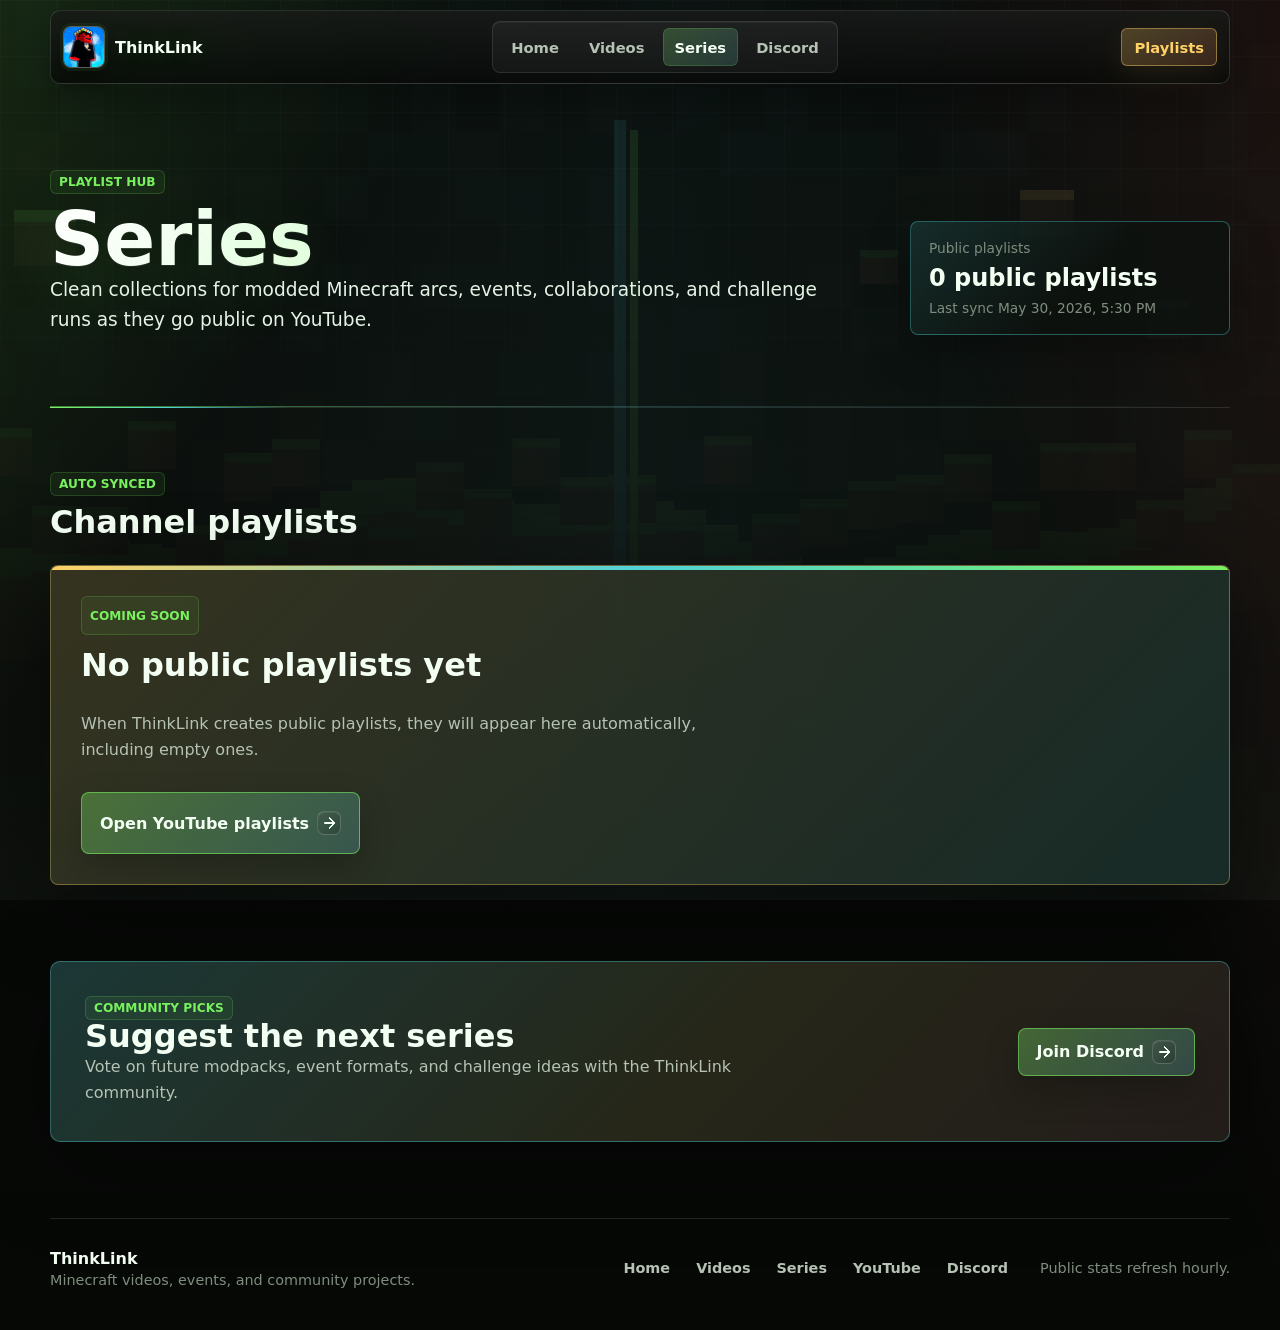
==== commit 80913324: "Add mobile hamburger navigation" ====
--- a/series.html
+++ b/series.html
@@ -15,7 +15,7 @@
     <meta property="og:image" content="assets/img/thinklink-hero.png">
     <link rel="icon" href="assets/img/favicon.svg" type="image/svg+xml">
     <link rel="preload" href="assets/img/thinklink-hero.png" as="image">
-    <link rel="stylesheet" href="assets/css/styles.css?v=20260529-arrows">
+    <link rel="stylesheet" href="assets/css/styles.css?v=20260530-menu">
     <script defer src="assets/js/app.js"></script>
   </head>
   <body>
@@ -28,7 +28,12 @@
         </span>
         <span class="brand__name">ThinkLink</span>
       </a>
-      <nav class="nav-links" aria-label="Main">
+      <button class="nav-toggle" type="button" aria-expanded="false" aria-controls="primary-nav" aria-label="Open navigation">
+        <span aria-hidden="true"></span>
+        <span aria-hidden="true"></span>
+        <span aria-hidden="true"></span>
+      </button>
+      <nav class="nav-links" id="primary-nav" aria-label="Main">
         <a href="index.html">Home</a>
         <a href="videos.html">Videos</a>
         <a href="series.html" aria-current="page">Series</a>
--- a/assets/css/styles.css
+++ b/assets/css/styles.css
@@ -217,6 +217,59 @@
   box-shadow: 0 10px 28px rgba(255, 209, 102, 0.08);
 }
 
+.nav-toggle {
+  display: none;
+  width: 42px;
+  height: 42px;
+  place-content: center;
+  gap: 4px;
+  border: 1px solid rgba(244, 255, 244, 0.16);
+  border-radius: 8px;
+  background:
+    linear-gradient(180deg, rgba(244, 255, 244, 0.1), transparent),
+    rgba(244, 255, 244, 0.05);
+  color: var(--ink);
+  cursor: pointer;
+  box-shadow: inset 0 1px 0 rgba(244, 255, 244, 0.08);
+  transition: background 180ms ease, border-color 180ms ease, transform 180ms ease;
+}
+
+.nav-toggle:hover {
+  border-color: rgba(121, 241, 95, 0.36);
+  background:
+    linear-gradient(135deg, rgba(121, 241, 95, 0.12), rgba(79, 210, 216, 0.08)),
+    rgba(244, 255, 244, 0.06);
+}
+
+.nav-toggle span {
+  display: block;
+  width: 18px;
+  height: 2px;
+  border-radius: 999px;
+  background: currentColor;
+  box-shadow: 0 0 14px rgba(121, 241, 95, 0.18);
+  transition: opacity 180ms ease, transform 180ms ease;
+}
+
+.site-header.is-nav-open .nav-toggle {
+  border-color: rgba(121, 241, 95, 0.46);
+  background:
+    linear-gradient(135deg, rgba(121, 241, 95, 0.18), rgba(79, 210, 216, 0.1)),
+    rgba(244, 255, 244, 0.08);
+}
+
+.site-header.is-nav-open .nav-toggle span:nth-child(1) {
+  transform: translateY(6px) rotate(45deg);
+}
+
+.site-header.is-nav-open .nav-toggle span:nth-child(2) {
+  opacity: 0;
+}
+
+.site-header.is-nav-open .nav-toggle span:nth-child(3) {
+  transform: translateY(-6px) rotate(-45deg);
+}
+
 main {
   position: relative;
   z-index: 1;
@@ -1052,15 +1105,77 @@
   }
 
   .site-header {
-    flex-wrap: wrap;
-    gap: 12px;
+    display: grid;
+    grid-template-columns: minmax(0, 1fr) auto auto;
+    align-items: center;
+    gap: 10px;
+    padding: 10px;
+  }
+
+  .brand {
+    min-width: 0;
+  }
+
+  .brand__name {
+    overflow: hidden;
+    text-overflow: ellipsis;
+    white-space: nowrap;
+  }
+
+  .header-action {
+    grid-column: 2;
+    grid-row: 1;
+    white-space: nowrap;
+  }
+
+  .nav-toggle {
+    display: grid;
+    grid-column: 3;
+    grid-row: 1;
   }
 
   .nav-links {
-    order: 3;
+    grid-column: 1 / -1;
+    grid-row: 2;
+    display: grid;
+    grid-template-columns: repeat(4, minmax(0, 1fr));
+    gap: 6px;
     width: 100%;
+    max-height: 0;
+    margin-top: 0;
+    overflow: hidden;
+    padding: 0;
+    border-width: 0;
+    opacity: 0;
+    pointer-events: none;
+    transform: translateY(-6px);
+    visibility: hidden;
     justify-content: space-between;
-    overflow-x: auto;
+    transition:
+      max-height 220ms ease,
+      opacity 180ms ease,
+      transform 180ms ease,
+      padding 180ms ease,
+      border-color 180ms ease,
+      visibility 0s linear 220ms;
+  }
+
+  .site-header.is-nav-open .nav-links {
+    max-height: 180px;
+    padding: 6px;
+    border-width: 1px;
+    border-color: rgba(244, 255, 244, 0.12);
+    opacity: 1;
+    pointer-events: auto;
+    transform: translateY(0);
+    visibility: visible;
+    transition:
+      max-height 220ms ease,
+      opacity 180ms ease,
+      transform 180ms ease,
+      padding 180ms ease,
+      border-color 180ms ease,
+      visibility 0s;
   }
 
   .spotlight,
@@ -1127,7 +1242,16 @@
   }
 
   .site-header {
-    padding: 12px 0;
+    grid-template-columns: minmax(0, 1fr) auto;
+    padding: 10px;
+  }
+
+  .header-action {
+    display: none;
+  }
+
+  .nav-toggle {
+    grid-column: 2;
   }
 
   .brand__mark {
@@ -1136,15 +1260,13 @@
   }
 
   .nav-links {
-    display: grid;
-    grid-template-columns: repeat(4, minmax(0, 1fr));
-    gap: 4px;
-    padding: 4px;
+    grid-template-columns: repeat(2, minmax(0, 1fr));
+    gap: 6px;
   }
 
   .nav-links a {
-    min-height: 40px;
-    padding: 0 8px;
+    min-height: 42px;
+    padding: 0 10px;
   }
 
   .spotlight {
@@ -1179,10 +1301,6 @@
     width: min(100% - 22px, var(--max));
   }
 
-  .header-action {
-    display: none;
-  }
-
   .nav-links a {
     min-height: 38px;
     padding: 0 10px;
@@ -1281,8 +1399,8 @@
   }
 
   .nav-links a {
-    padding: 0 4px;
-    font-size: 0.8rem;
+    padding: 0 8px;
+    font-size: 0.82rem;
   }
 
   .spotlight {
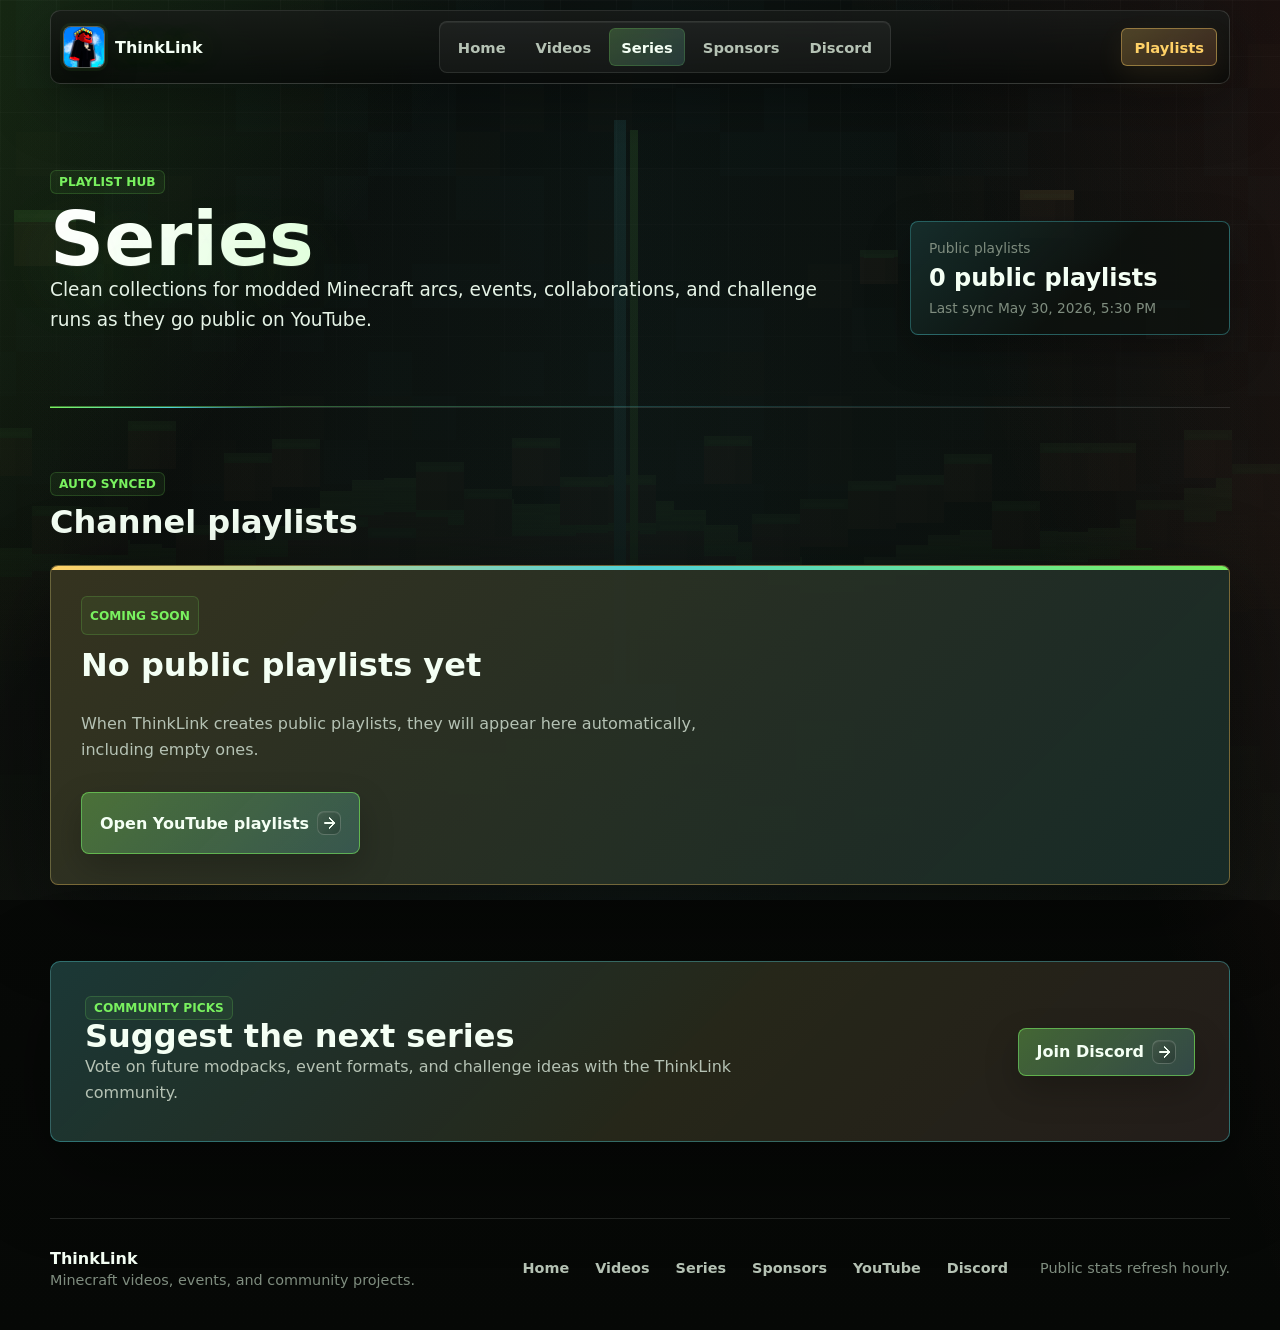
==== commit 5c46a149: "Add sponsors page" ====
--- a/series.html
+++ b/series.html
@@ -15,8 +15,8 @@
     <meta property="og:image" content="assets/img/thinklink-hero.png">
     <link rel="icon" href="assets/img/favicon.svg" type="image/svg+xml">
     <link rel="preload" href="assets/img/thinklink-hero.png" as="image">
-    <link rel="stylesheet" href="assets/css/styles.css?v=20260530-menu">
-    <script defer src="assets/js/app.js"></script>
+    <link rel="stylesheet" href="assets/css/styles.css?v=20260530-sponsors">
+    <script defer src="assets/js/app.js?v=20260530-sponsors"></script>
   </head>
   <body>
     <a class="skip-link" href="#main">Skip to content</a>
@@ -37,6 +37,7 @@
         <a href="index.html">Home</a>
         <a href="videos.html">Videos</a>
         <a href="series.html" aria-current="page">Series</a>
+        <a href="sponsors.html">Sponsors</a>
         <a href="https://discord.gg/3ZpEBbdB3G" rel="noopener" target="_blank">Discord</a>
       </nav>
       <a class="header-action" href="https://www.youtube.com/@ThinkLink_YT/playlists" rel="noopener" target="_blank">
@@ -91,6 +92,7 @@
         <a href="index.html">Home</a>
         <a href="videos.html">Videos</a>
         <a href="series.html">Series</a>
+        <a href="sponsors.html">Sponsors</a>
         <a href="https://www.youtube.com/@ThinkLink_YT/featured" rel="noopener" target="_blank">YouTube</a>
         <a href="https://discord.gg/3ZpEBbdB3G" rel="noopener" target="_blank">Discord</a>
       </nav>
--- a/assets/css/styles.css
+++ b/assets/css/styles.css
@@ -728,7 +728,8 @@
 .stat-card:hover,
 .milestone-card:hover,
 .series-card:hover,
-.video-card:hover {
+.video-card:hover,
+.sponsor-perk:hover {
   transform: translateY(-3px);
   border-color: rgba(244, 255, 244, 0.22);
 }
@@ -1016,6 +1017,187 @@
   margin-bottom: 0;
   color: var(--muted);
   line-height: 1.65;
+}
+
+.sponsor-hero {
+  padding-bottom: 56px;
+}
+
+.sponsor-summary strong {
+  color: var(--amber);
+  font-size: 2.1rem;
+  letter-spacing: 0.1em;
+}
+
+.sponsor-showcase {
+  position: relative;
+  display: grid;
+  grid-template-columns: minmax(300px, 0.88fr) minmax(0, 1.12fr);
+  align-items: center;
+  gap: 34px;
+  width: min(100% - 32px, var(--max));
+  min-width: 0;
+  margin: 0 auto 18px;
+  padding: 34px;
+  overflow: hidden;
+  border: 1px solid rgba(244, 255, 244, 0.14);
+  border-radius: 10px;
+  background:
+    linear-gradient(135deg, rgba(244, 255, 244, 0.08), transparent 40%),
+    linear-gradient(225deg, rgba(79, 210, 216, 0.11), transparent 46%),
+    var(--panel-strong);
+  box-shadow: var(--shadow);
+}
+
+.sponsor-showcase::before {
+  content: "";
+  position: absolute;
+  inset: 0 0 auto;
+  height: 4px;
+  background: linear-gradient(90deg, var(--lime), var(--cyan), var(--amber));
+}
+
+.sponsor-logo-stage {
+  display: grid;
+  min-width: 0;
+  min-height: 360px;
+  place-items: center;
+  padding: 28px;
+  overflow: hidden;
+  border: 1px solid rgba(244, 255, 244, 0.16);
+  border-radius: 10px;
+  background:
+    radial-gradient(circle at 50% 45%, rgba(244, 255, 244, 0.08), transparent 45%),
+    #000;
+  box-shadow:
+    inset 0 1px 0 rgba(244, 255, 244, 0.1),
+    0 18px 54px rgba(0, 0, 0, 0.32);
+}
+
+.sponsor-logo-stage img {
+  width: min(100%, 430px);
+  filter: drop-shadow(0 20px 50px rgba(244, 255, 244, 0.1));
+}
+
+.sponsor-copy {
+  display: grid;
+  gap: 18px;
+  min-width: 0;
+}
+
+.sponsor-copy h2 {
+  margin-bottom: 0;
+}
+
+.sponsor-copy p:not(.section-kicker) {
+  max-width: 720px;
+  margin-bottom: 0;
+  color: var(--muted);
+  font-size: 1.08rem;
+  line-height: 1.65;
+}
+
+.promo-strip {
+  display: grid;
+  grid-template-columns: auto minmax(0, 1fr) auto;
+  align-items: center;
+  gap: 12px;
+  width: min(100%, 520px);
+  min-width: 0;
+  padding: 10px 10px 10px 16px;
+  border: 1px solid rgba(255, 209, 102, 0.34);
+  border-radius: 8px;
+  background:
+    linear-gradient(135deg, rgba(255, 209, 102, 0.13), rgba(121, 241, 95, 0.07)),
+    rgba(244, 255, 244, 0.05);
+  box-shadow: inset 0 1px 0 rgba(244, 255, 244, 0.08);
+}
+
+.promo-strip span {
+  color: var(--quiet);
+  font-size: 0.84rem;
+  font-weight: 850;
+}
+
+.promo-strip strong {
+  color: var(--amber);
+  font-size: 1.55rem;
+  letter-spacing: 0.14em;
+  line-height: 1;
+}
+
+.copy-code {
+  min-height: 40px;
+  padding: 0 14px;
+  cursor: pointer;
+}
+
+.copy-code.is-copied {
+  border-color: rgba(121, 241, 95, 0.56);
+  color: var(--lime);
+}
+
+.sponsor-disclosure {
+  color: var(--quiet) !important;
+  font-size: 0.9rem !important;
+}
+
+.sponsor-details {
+  padding-top: 52px;
+}
+
+.sponsor-perk-grid {
+  display: grid;
+  grid-template-columns: repeat(3, minmax(0, 1fr));
+  gap: 14px;
+}
+
+.sponsor-perk {
+  position: relative;
+  display: grid;
+  min-width: 0;
+  min-height: 156px;
+  align-content: end;
+  gap: 10px;
+  padding: 18px;
+  overflow: hidden;
+  border: 1px solid rgba(244, 255, 244, 0.13);
+  border-radius: 8px;
+  background:
+    linear-gradient(180deg, rgba(244, 255, 244, 0.06), transparent),
+    var(--panel);
+  box-shadow: var(--soft-shadow);
+  transition: transform 180ms ease, border-color 180ms ease;
+}
+
+.sponsor-perk::before {
+  content: "";
+  position: absolute;
+  inset: 0 0 auto;
+  height: 3px;
+  background: linear-gradient(90deg, var(--lime), var(--cyan), var(--amber));
+}
+
+.sponsor-perk span {
+  color: var(--quiet);
+  font-size: 0.86rem;
+  font-weight: 850;
+}
+
+.sponsor-perk strong {
+  color: var(--ink);
+  font-size: 1.35rem;
+  line-height: 1.1;
+}
+
+.sponsor-perk p {
+  margin-bottom: 0;
+  color: var(--muted);
+  line-height: 1.55;
+}
+
+.sponsor-discord {
+  border-color: rgba(255, 209, 102, 0.38);
 }
 
 .discord-section {
@@ -1180,6 +1362,7 @@
 
   .spotlight,
   .page-hero,
+  .sponsor-showcase,
   .about-layout {
     grid-template-columns: 1fr;
   }
@@ -1209,8 +1392,13 @@
   .stats-grid,
   .milestone-grid,
   .series-grid,
-  .video-grid {
+  .video-grid,
+  .sponsor-perk-grid {
     grid-template-columns: repeat(2, minmax(0, 1fr));
+  }
+
+  .sponsor-logo-stage {
+    min-height: 290px;
   }
 
   .discord-section {
@@ -1236,6 +1424,7 @@
   .spotlight,
   .page-hero,
   .content-band,
+  .sponsor-showcase,
   .discord-section,
   .site-footer {
     width: min(100% - 24px, var(--max));
@@ -1279,6 +1468,19 @@
 
   .content-band {
     padding: 48px 0;
+  }
+
+  .sponsor-showcase {
+    gap: 24px;
+    padding: 24px;
+  }
+
+  .sponsor-logo-stage {
+    min-height: 250px;
+  }
+
+  .sponsor-perk-grid {
+    grid-template-columns: 1fr;
   }
 
   .about-layout {
@@ -1296,6 +1498,7 @@
   .spotlight,
   .page-hero,
   .content-band,
+  .sponsor-showcase,
   .discord-section,
   .site-footer {
     width: min(100% - 22px, var(--max));
@@ -1314,6 +1517,24 @@
 
   .spotlight__visual {
     min-height: 0;
+  }
+
+  .promo-strip {
+    grid-template-columns: 1fr auto;
+    width: 100%;
+  }
+
+  .promo-strip span {
+    grid-column: 1 / -1;
+  }
+
+  .copy-code {
+    grid-column: 1 / -1;
+    width: 100%;
+  }
+
+  .sponsor-copy .action-row .button {
+    width: 100%;
   }
 
   .spotlight__tag {
@@ -1380,6 +1601,7 @@
   .spotlight,
   .page-hero,
   .content-band,
+  .sponsor-showcase,
   .discord-section,
   .site-footer {
     width: min(100% - 16px, var(--max));
@@ -1417,6 +1639,20 @@
     padding: 8px 10px;
   }
 
+  .sponsor-showcase {
+    padding: 18px;
+  }
+
+  .sponsor-logo-stage {
+    min-height: 210px;
+    padding: 16px;
+  }
+
+  .sponsor-summary strong,
+  .promo-strip strong {
+    font-size: 1.32rem;
+  }
+
   h1 {
     font-size: 2.28rem;
   }
@@ -1437,6 +1673,7 @@
   .sync-panel,
   .stat-card,
   .milestone-card,
+  .sponsor-perk,
   .series-card__body,
   .video-card__body,
   .empty-series,
@@ -1450,6 +1687,7 @@
   .spotlight__copy,
   .page-hero,
   .content-band,
+  .sponsor-showcase,
   .discord-section {
     animation: rise-in 620ms ease both;
   }
@@ -1477,7 +1715,8 @@
   .stat-card:hover,
   .milestone-card:hover,
   .series-card:hover,
-  .video-card:hover {
+  .video-card:hover,
+  .sponsor-perk:hover {
     transform: none;
   }
 
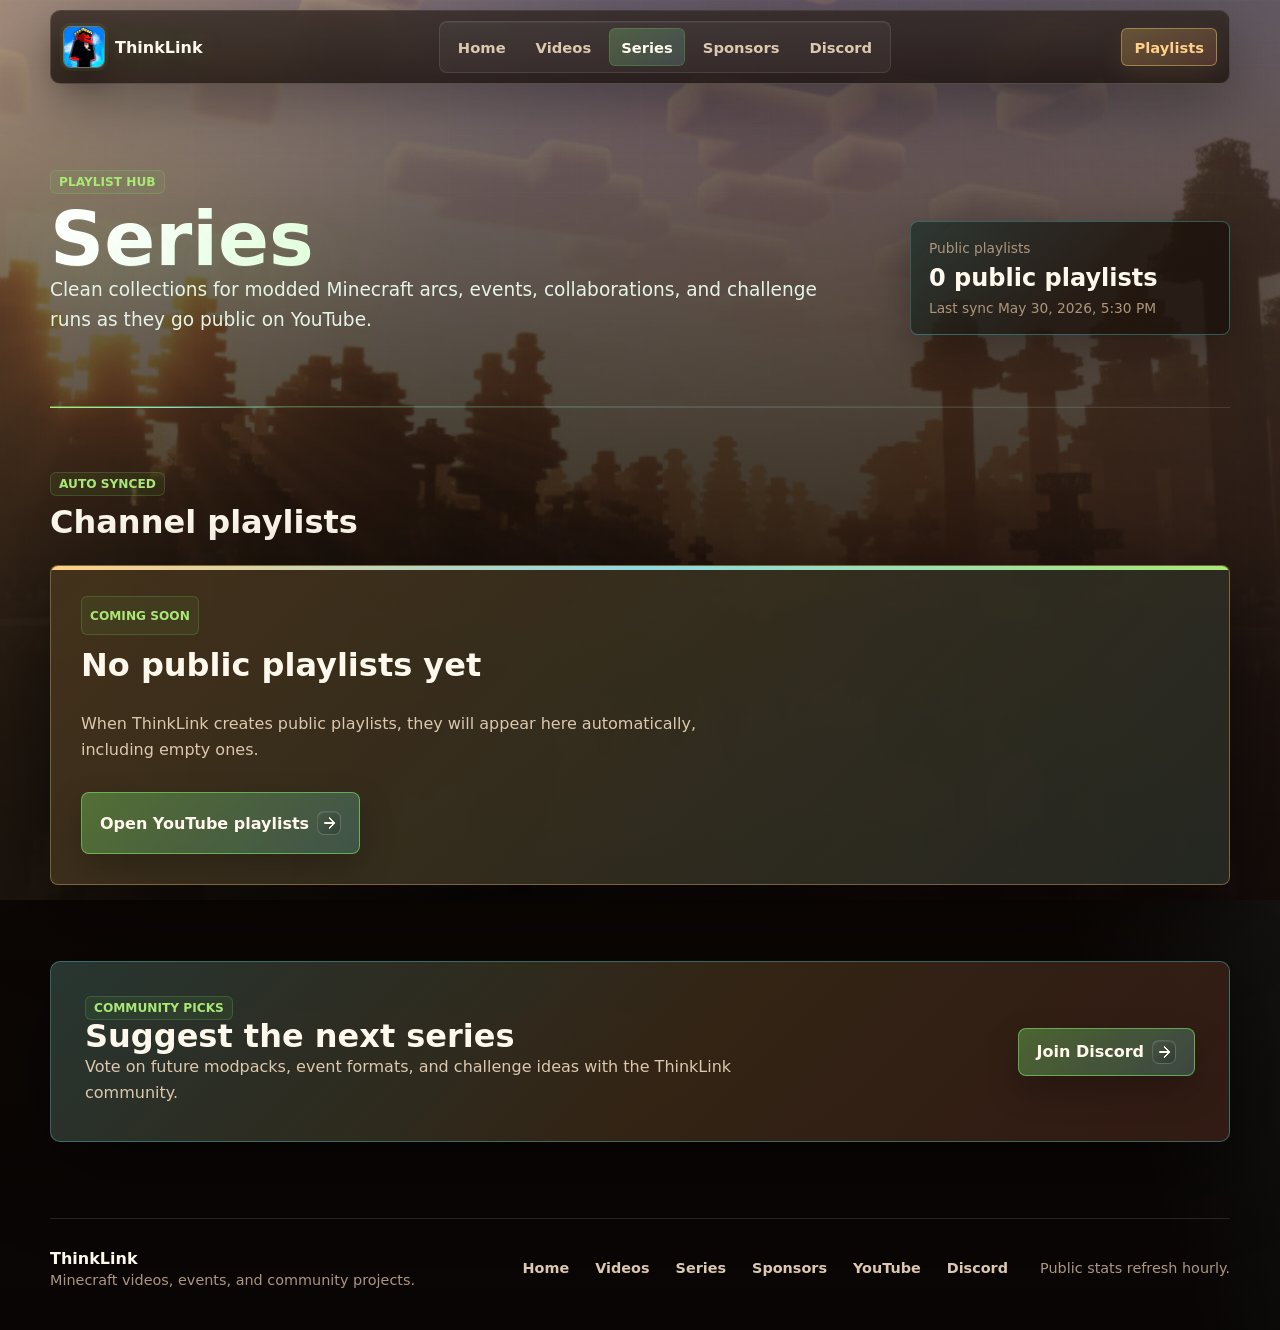
==== commit f06446d1: "Apply sunset background theme" ====
--- a/series.html
+++ b/series.html
@@ -8,19 +8,17 @@
       name="description"
       content="Browse ThinkLink Minecraft series, playlists, event arcs, challenge runs, and upcoming channel collections."
     >
-    <meta name="theme-color" content="#080a08">
+    <meta name="theme-color" content="#100906">
     <meta property="og:title" content="ThinkLink Series">
     <meta property="og:description" content="Minecraft playlists, series arcs, and upcoming ThinkLink collections.">
     <meta property="og:type" content="website">
-    <meta property="og:image" content="assets/img/thinklink-hero.png">
+    <meta property="og:image" content="assets/img/site-background.jpg">
     <link rel="icon" href="assets/img/favicon.svg" type="image/svg+xml">
-    <link rel="preload" href="assets/img/thinklink-hero.png" as="image">
-    <link rel="stylesheet" href="assets/css/styles.css?v=20260530-sponsors">
-    <script defer src="assets/js/app.js?v=20260530-sponsors"></script>
+    <link rel="preload" href="assets/img/site-background.jpg" as="image">
+    <link rel="stylesheet" href="assets/css/styles.css?v=20260530-bgtheme">
+    <script defer src="assets/js/app.js?v=20260530-bgtheme"></script>
   </head>
   <body>
-    <a class="skip-link" href="#main">Skip to content</a>
-
     <header class="site-header" aria-label="Primary navigation">
       <a class="brand" href="index.html" aria-label="ThinkLink home">
         <span class="brand__mark" aria-hidden="true">
--- a/assets/css/styles.css
+++ b/assets/css/styles.css
@@ -1,23 +1,23 @@
 :root {
   color-scheme: dark;
-  --bg: #080a08;
-  --bg-soft: #0c110d;
-  --surface: #111711;
-  --surface-strong: #171d19;
-  --ink: #f4fff4;
-  --muted: #b5c2b4;
-  --quiet: #7f8d7f;
-  --line: rgba(244, 255, 244, 0.12);
-  --line-strong: rgba(244, 255, 244, 0.2);
-  --lime: #79f15f;
-  --cyan: #4fd2d8;
-  --amber: #ffd166;
-  --red: #ff6b6b;
-  --panel: rgba(13, 18, 14, 0.8);
-  --panel-strong: rgba(18, 25, 20, 0.9);
-  --shine: rgba(244, 255, 244, 0.08);
-  --shadow: 0 26px 90px rgba(0, 0, 0, 0.42);
-  --soft-shadow: 0 16px 44px rgba(0, 0, 0, 0.26);
+  --bg: #100906;
+  --bg-soft: #180f0a;
+  --surface: #1b130e;
+  --surface-strong: #251911;
+  --ink: #fff8ec;
+  --muted: #dcc8ae;
+  --quiet: #ae967d;
+  --line: rgba(255, 239, 214, 0.14);
+  --line-strong: rgba(255, 239, 214, 0.24);
+  --lime: #a9e875;
+  --cyan: #8fd9e2;
+  --amber: #ffcf86;
+  --red: #ff8068;
+  --panel: rgba(26, 17, 11, 0.78);
+  --panel-strong: rgba(34, 22, 14, 0.9);
+  --shine: rgba(255, 239, 214, 0.09);
+  --shadow: 0 26px 90px rgba(0, 0, 0, 0.48);
+  --soft-shadow: 0 16px 44px rgba(0, 0, 0, 0.3);
   --max: 1180px;
 }
 
@@ -36,10 +36,10 @@
   min-height: 100vh;
   overflow-x: hidden;
   background:
-    linear-gradient(125deg, rgba(121, 241, 95, 0.13), transparent 23%),
-    linear-gradient(252deg, rgba(255, 107, 107, 0.08), transparent 25%),
-    linear-gradient(180deg, rgba(8, 10, 8, 0.88), rgba(8, 10, 8, 0.99) 58%, #060806),
-    url("../img/thinklink-hero.png") center top / cover fixed,
+    linear-gradient(125deg, rgba(255, 205, 134, 0.2), transparent 28%),
+    linear-gradient(252deg, rgba(143, 217, 226, 0.12), transparent 30%),
+    linear-gradient(180deg, rgba(16, 9, 6, 0.44), rgba(16, 9, 6, 0.72) 48%, rgba(8, 5, 4, 0.95)),
+    url("../img/site-background.jpg") center center / cover fixed,
     var(--bg);
   color: var(--ink);
   font-family: Inter, ui-sans-serif, system-ui, -apple-system, BlinkMacSystemFont, "Segoe UI", sans-serif;
@@ -50,24 +50,25 @@
   content: "";
   position: fixed;
   inset: 0;
+  z-index: 0;
   pointer-events: none;
   background-image:
-    linear-gradient(rgba(255, 255, 255, 0.022) 1px, transparent 1px),
-    linear-gradient(90deg, rgba(255, 255, 255, 0.022) 1px, transparent 1px);
-  background-size: 56px 56px;
-  mask-image: linear-gradient(180deg, #000 0%, transparent 68%);
+    linear-gradient(rgba(255, 239, 214, 0.018) 1px, transparent 1px),
+    linear-gradient(90deg, rgba(255, 239, 214, 0.018) 1px, transparent 1px);
+  background-size: 64px 64px;
+  mask-image: linear-gradient(180deg, #000 0%, transparent 72%);
 }
 
 body::after {
   content: "";
   position: fixed;
   inset: 0;
+  z-index: 0;
   pointer-events: none;
   background:
-    linear-gradient(90deg, transparent, rgba(79, 210, 216, 0.055), transparent),
-    linear-gradient(180deg, transparent 0%, rgba(8, 10, 8, 0.3) 68%, rgba(8, 10, 8, 0.86));
-  mix-blend-mode: screen;
-  opacity: 0.8;
+    linear-gradient(90deg, rgba(255, 190, 116, 0.08), transparent 36%, rgba(75, 37, 27, 0.18)),
+    linear-gradient(180deg, transparent 0%, rgba(16, 9, 6, 0.44) 62%, rgba(8, 5, 4, 0.9));
+  opacity: 1;
 }
 
 a {
@@ -84,23 +85,6 @@
 img {
   display: block;
   max-width: 100%;
-}
-
-.skip-link {
-  position: fixed;
-  top: 12px;
-  left: 12px;
-  z-index: 10;
-  transform: translateY(-160%);
-  padding: 10px 14px;
-  border-radius: 6px;
-  background: var(--ink);
-  color: var(--bg);
-  font-weight: 800;
-}
-
-.skip-link:focus {
-  transform: translateY(0);
 }
 
 .site-header {
@@ -117,8 +101,8 @@
   border: 1px solid rgba(244, 255, 244, 0.14);
   border-radius: 10px;
   background:
-    linear-gradient(180deg, rgba(244, 255, 244, 0.055), transparent),
-    rgba(8, 10, 8, 0.76);
+    linear-gradient(180deg, rgba(255, 239, 214, 0.08), transparent),
+    rgba(20, 12, 8, 0.74);
   box-shadow: 0 18px 60px rgba(0, 0, 0, 0.34);
   backdrop-filter: blur(20px) saturate(130%);
 }
@@ -1076,6 +1060,9 @@
 
 .sponsor-logo-stage img {
   width: min(100%, 430px);
+  aspect-ratio: 1;
+  object-fit: contain;
+  object-position: 50% 50%;
   filter: drop-shadow(0 20px 50px rgba(244, 255, 244, 0.1));
 }
 
@@ -1225,6 +1212,8 @@
 }
 
 .site-footer {
+  position: relative;
+  z-index: 1;
   display: grid;
   grid-template-columns: minmax(220px, 1fr) auto minmax(170px, max-content);
   align-items: center;
@@ -1320,7 +1309,7 @@
     grid-column: 1 / -1;
     grid-row: 2;
     display: grid;
-    grid-template-columns: repeat(4, minmax(0, 1fr));
+    grid-template-columns: repeat(auto-fit, minmax(118px, 1fr));
     gap: 6px;
     width: 100%;
     max-height: 0;
@@ -1343,7 +1332,7 @@
   }
 
   .site-header.is-nav-open .nav-links {
-    max-height: 180px;
+    max-height: 260px;
     padding: 6px;
     border-width: 1px;
     border-color: rgba(244, 255, 244, 0.12);
@@ -1537,6 +1526,15 @@
     width: 100%;
   }
 
+  .sponsor-logo-stage {
+    min-height: 220px;
+    padding: 16px;
+  }
+
+  .sponsor-logo-stage img {
+    width: min(100%, 260px);
+  }
+
   .spotlight__tag {
     left: 12px;
     bottom: 12px;
@@ -1593,6 +1591,16 @@
   .footer-links a {
     justify-content: center;
     min-height: 38px;
+  }
+}
+
+@media (max-width: 520px) {
+  .nav-links {
+    grid-template-columns: 1fr;
+  }
+
+  .site-header.is-nav-open .nav-links {
+    max-height: 340px;
   }
 }
 
@@ -1644,8 +1652,12 @@
   }
 
   .sponsor-logo-stage {
-    min-height: 210px;
+    min-height: 180px;
     padding: 16px;
+  }
+
+  .sponsor-logo-stage img {
+    width: min(100%, 250px);
   }
 
   .sponsor-summary strong,
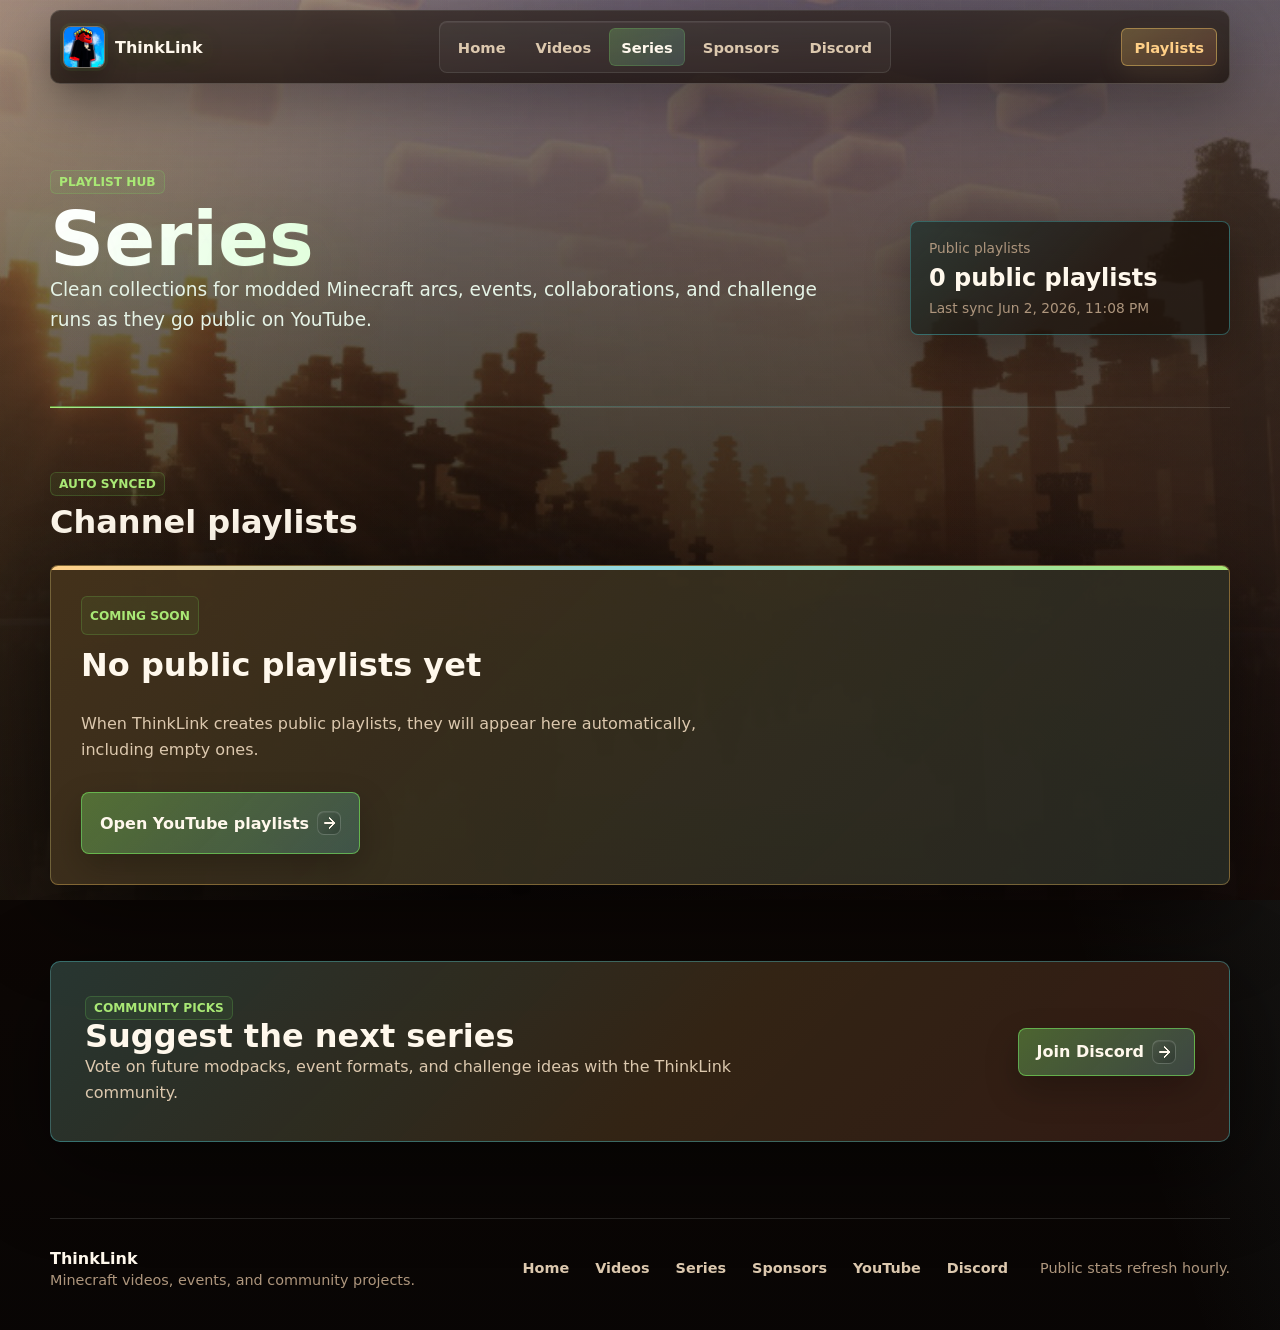
==== commit c9fbd138: "Add art commission sponsor" ====
--- a/series.html
+++ b/series.html
@@ -15,8 +15,8 @@
     <meta property="og:image" content="assets/img/site-background.jpg">
     <link rel="icon" href="assets/img/favicon.svg" type="image/svg+xml">
     <link rel="preload" href="assets/img/site-background.jpg" as="image">
-    <link rel="stylesheet" href="assets/css/styles.css?v=20260530-bgtheme">
-    <script defer src="assets/js/app.js?v=20260530-bgtheme"></script>
+    <link rel="stylesheet" href="assets/css/styles.css?v=20260602-art-sponsor2">
+    <script defer src="assets/js/app.js?v=20260602-art-sponsor2"></script>
   </head>
   <body>
     <header class="site-header" aria-label="Primary navigation">
--- a/assets/css/styles.css
+++ b/assets/css/styles.css
@@ -229,6 +229,7 @@
   display: block;
   width: 18px;
   height: 2px;
+  pointer-events: none;
   border-radius: 999px;
   background: currentColor;
   box-shadow: 0 0 14px rgba(121, 241, 95, 0.18);
@@ -1058,6 +1059,63 @@
     0 18px 54px rgba(0, 0, 0, 0.32);
 }
 
+.artist-logo-stage {
+  display: grid;
+  min-width: 0;
+  min-height: 360px;
+  place-items: center;
+  padding: 28px;
+  overflow: hidden;
+  border: 1px solid rgba(255, 207, 134, 0.2);
+  border-radius: 10px;
+  background:
+    radial-gradient(circle at 70% 20%, rgba(255, 207, 134, 0.2), transparent 34%),
+    radial-gradient(circle at 20% 80%, rgba(143, 217, 226, 0.15), transparent 32%),
+    rgba(15, 9, 7, 0.82);
+  box-shadow:
+    inset 0 1px 0 rgba(255, 239, 214, 0.1),
+    0 18px 54px rgba(0, 0, 0, 0.32);
+}
+
+.artist-card {
+  display: grid;
+  width: min(100%, 360px);
+  aspect-ratio: 1;
+  place-content: center;
+  justify-items: center;
+  gap: 16px;
+  padding: 26px;
+  border: 1px solid rgba(255, 239, 214, 0.16);
+  border-radius: 10px;
+  background:
+    linear-gradient(145deg, rgba(255, 207, 134, 0.18), rgba(143, 217, 226, 0.1)),
+    rgba(255, 239, 214, 0.06);
+  box-shadow: inset 0 1px 0 rgba(255, 239, 214, 0.12);
+}
+
+.artist-card__mark {
+  color: var(--ink);
+  font-size: clamp(2.15rem, 8vw, 4rem);
+  font-weight: 950;
+  line-height: 1;
+  text-shadow: 0 20px 44px rgba(0, 0, 0, 0.32);
+}
+
+.artist-card__line {
+  width: min(160px, 70%);
+  height: 3px;
+  border-radius: 999px;
+  background: linear-gradient(90deg, var(--amber), var(--cyan));
+}
+
+.artist-card__note {
+  color: var(--muted);
+  font-size: 0.95rem;
+  font-weight: 900;
+  letter-spacing: 0.12em;
+  text-transform: uppercase;
+}
+
 .sponsor-logo-stage img {
   width: min(100%, 430px);
   aspect-ratio: 1;
@@ -1100,7 +1158,27 @@
   box-shadow: inset 0 1px 0 rgba(244, 255, 244, 0.08);
 }
 
+.commission-strip {
+  display: grid;
+  gap: 6px;
+  width: min(100%, 360px);
+  min-width: 0;
+  padding: 14px 16px;
+  border: 1px solid rgba(143, 217, 226, 0.26);
+  border-radius: 8px;
+  background:
+    linear-gradient(135deg, rgba(143, 217, 226, 0.13), rgba(255, 207, 134, 0.1)),
+    rgba(255, 239, 214, 0.05);
+  box-shadow: inset 0 1px 0 rgba(255, 239, 214, 0.08);
+}
+
 .promo-strip span {
+  color: var(--quiet);
+  font-size: 0.84rem;
+  font-weight: 850;
+}
+
+.commission-strip span {
   color: var(--quiet);
   font-size: 0.84rem;
   font-weight: 850;
@@ -1111,6 +1189,11 @@
   font-size: 1.55rem;
   letter-spacing: 0.14em;
   line-height: 1;
+}
+
+.commission-strip strong {
+  color: var(--ink);
+  font-size: 1.18rem;
 }
 
 .copy-code {
@@ -1386,7 +1469,8 @@
     grid-template-columns: repeat(2, minmax(0, 1fr));
   }
 
-  .sponsor-logo-stage {
+  .sponsor-logo-stage,
+  .artist-logo-stage {
     min-height: 290px;
   }
 
@@ -1464,7 +1548,8 @@
     padding: 24px;
   }
 
-  .sponsor-logo-stage {
+  .sponsor-logo-stage,
+  .artist-logo-stage {
     min-height: 250px;
   }
 
@@ -1526,7 +1611,8 @@
     width: 100%;
   }
 
-  .sponsor-logo-stage {
+  .sponsor-logo-stage,
+  .artist-logo-stage {
     min-height: 220px;
     padding: 16px;
   }
@@ -1601,6 +1687,12 @@
 
   .site-header.is-nav-open .nav-links {
     max-height: 340px;
+    padding: 6px;
+    border-width: 1px;
+    opacity: 1;
+    pointer-events: auto;
+    transform: translateY(0);
+    visibility: visible;
   }
 }
 
@@ -1651,7 +1743,8 @@
     padding: 18px;
   }
 
-  .sponsor-logo-stage {
+  .sponsor-logo-stage,
+  .artist-logo-stage {
     min-height: 180px;
     padding: 16px;
   }
